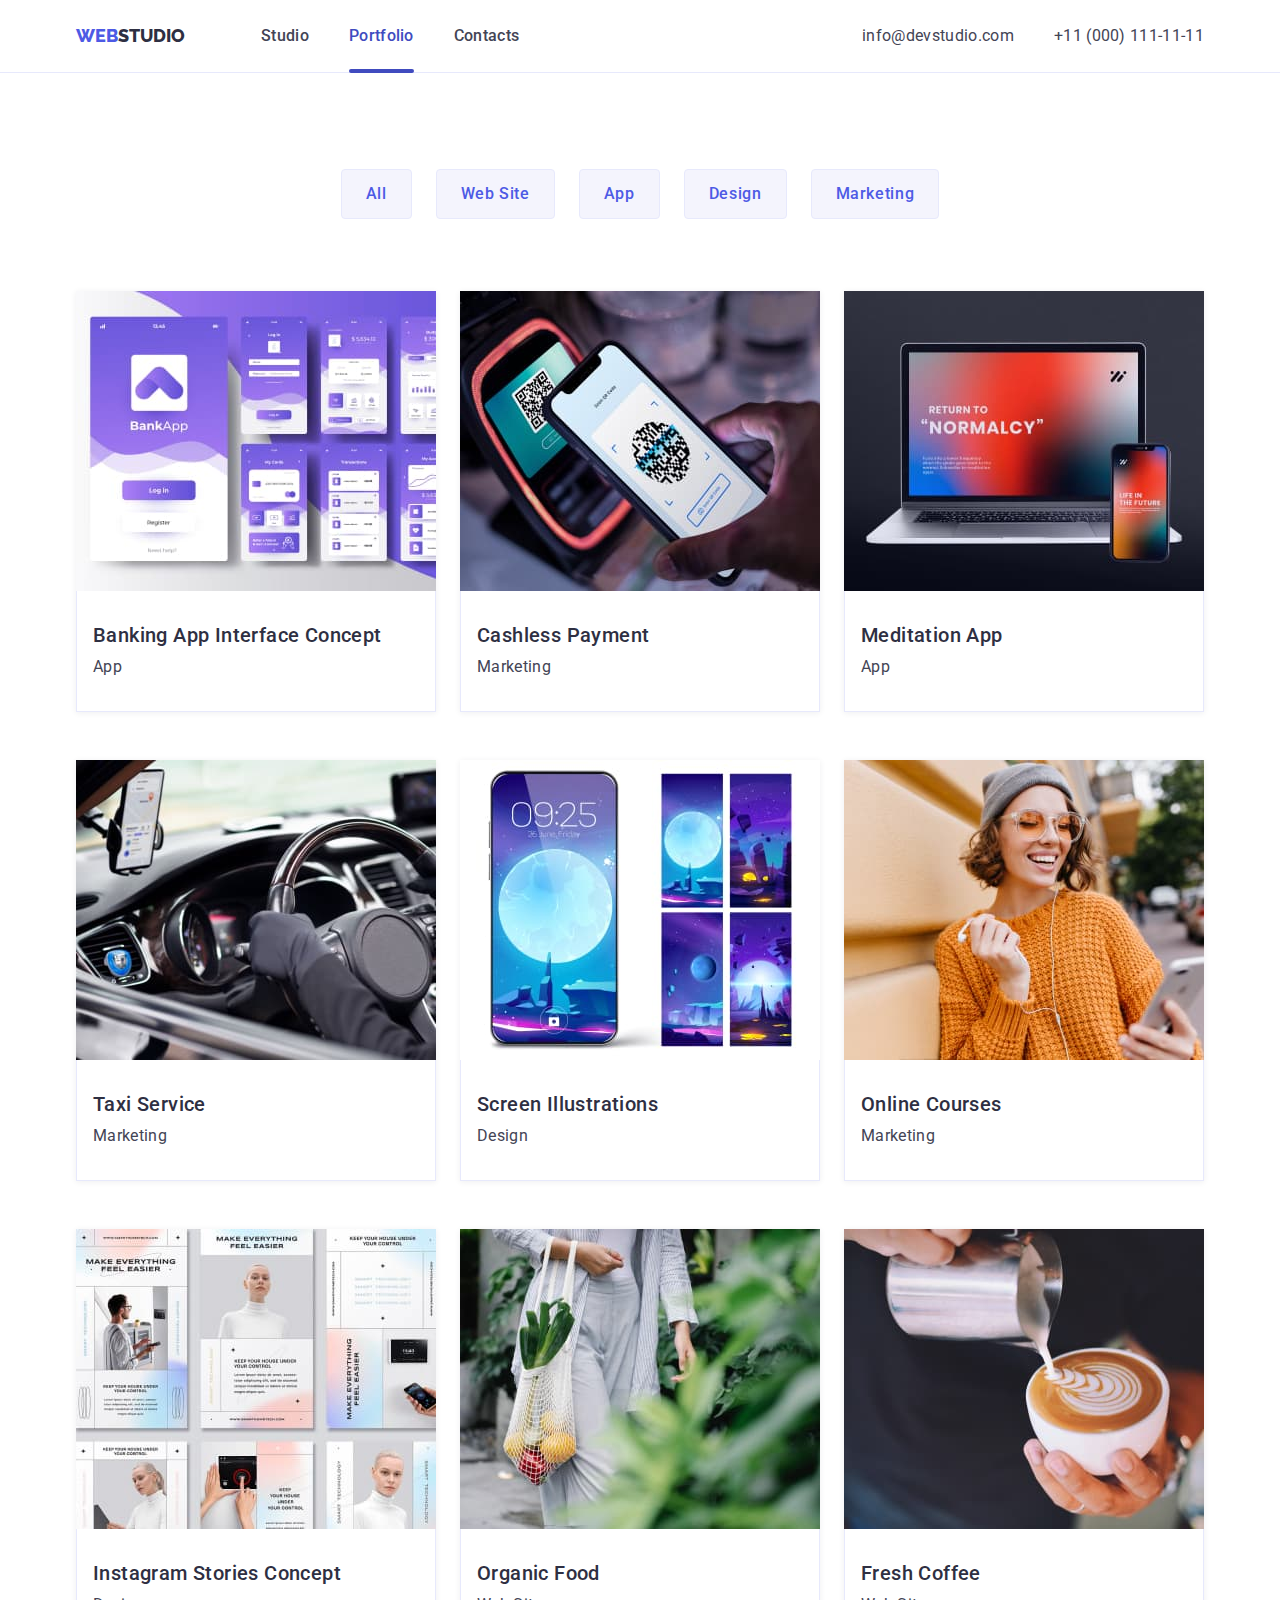
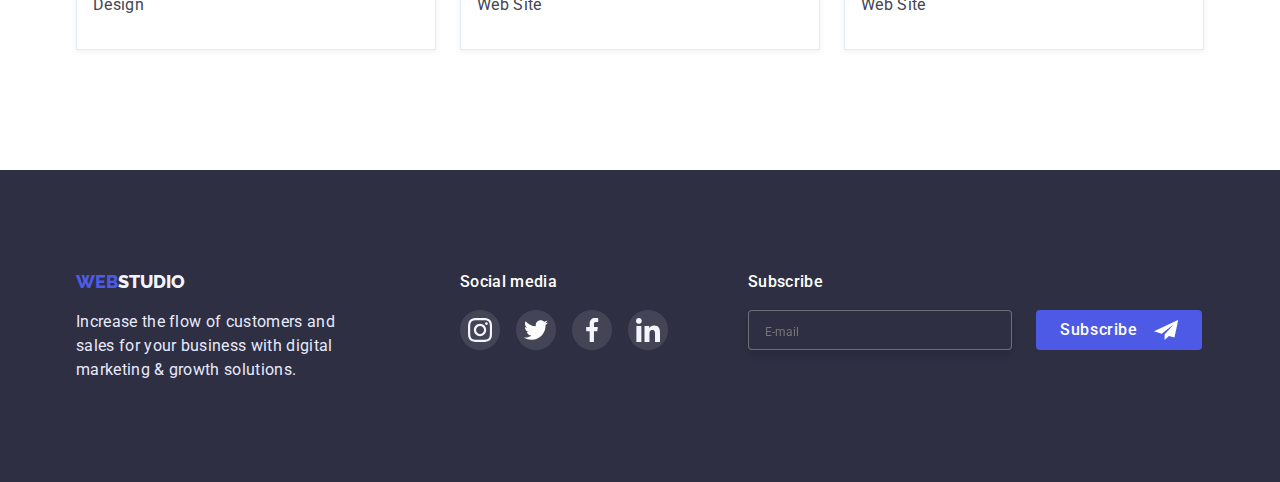
==== portfolio.html @ 4c24b31f "Initial commit" ====
<!DOCTYPE html>
<html lang="en">
<head>
    <meta charset="UTF-8">
    <meta http-equiv="X-UA-Compatible" content="IE=edge">
    <meta name="viewport" content="width=device-width, initial-scale=1.0">
    <title>Portfolio</title>
    <link rel="preconnect" href="https://fonts.googleapis.com"><link rel="preconnect" href="https://fonts.gstatic.com" crossorigin><link href="https://fonts.googleapis.com/css2?family=Raleway:wght@800&family=Roboto:wght@400;500;700&display=swap" rel="stylesheet">
    <link rel="stylesheet" href="https://cdnjs.cloudflare.com/ajax/libs/modern-normalize/1.1.0/modern-normalize.css">
    <link rel="stylesheet" href="./css/style.css"> 
</head>
<body>
         <!-- Head -->
         <header class="header">
            <div class="header_container container">
                <nav class="header_container navigation">
                    <a class="logo" href="index.html"><span class="web">WEB</span><span class="studio">STUDIO</span></a>
                    <ul class="menu-list">
                        <li><a class="menu-link " href="index.html">Studio</a></li>
                        <li><a class=" menu-link current " href="portfolio.html"  >Portfolio</a></li>
                        <li><a class="menu-link" href="index.html">Contacts</a></li>
                    </ul>
                </nav>
                <ul class="contacts header_container">
                   <li><a class="mail" href="mailto:info@devstudio.com">info@devstudio.com</a></li>  
                   <li><a class="phone-number" href="tel:+110001111111">+11 (000) 111-11-11</a></li>
            </ul>
            </div>
        </header>
        <main>
             <!-- Section -->
             <section class="section-portfolio">
            <div class="container">
                <!-- Button -->
                <ul class="ul-button">
                    <li>
                        <button class="button-portfolio" type="button">All</button>
                    </li>
                    <li>
                        <button class="button-portfolio " type="button">Web Site</button>
                    </li>
                    <li>
                        <button class="button-portfolio" type="button">App</button>
                    </li>
                    <li>
                        <button class="button-portfolio" type="button">Design</button>
                    </li>
                    <li>
                        <button class="button-portfolio" type="button">Marketing</button>
                    </li>
                </ul>
           
                    <h1 class="visually-hidden">Portfolio</h1>
                <ul class="portfolio-list">
                    <li class="portfolio-item">
                        <a class="portfolio-link" href="">
                            <div class="box">
                                <img class="decorative" src="img-portfolio/img.jpg" alt="Banking App" width="360" height="300">
                                <div class="overlay">
                                    <div class="overlay-size">
                                        <p class="portfolio-list-p">14 Stylish and User-Friendly App Design Concepts · Task Manager App · Calorie Tracker App · Exotic Fruit Ecommerce App · Cloud Storage App</p>     
                                    </div>
                                   
                                  </div>
                            </div>
                            
                            <div class="work-content">
                                <h3 class="name-person">Banking App Interface Concept</h3>
                                    <p class="work-p" >App</p>
                            </div>    
                        </a>
                    </li>
                    <li class="portfolio-item">
                        <a class="portfolio-link" href="">
                            <div class="box">
                            <img src="img-portfolio/img1.jpg" alt="Cashless Payment" width="360" height="300">
                            <div class="overlay">
                                <div class="overlay-size">
                                    <p class="portfolio-list-p">14 Stylish and User-Friendly App Design Concepts · Task Manager App · Calorie Tracker App · Exotic Fruit Ecommerce App · Cloud Storage App</p>     
                                </div>
                               
                              </div>
                        </div>
                            <div class="work-content">
                                <h3 class="name-person">Cashless Payment</h3>
                                    <p class="work-p" >Marketing</p>
                                </div>    
                        </a>   
                    </li>
                    <li class="portfolio-item" >
                        <a class="portfolio-link" href="">
                            <div class="box">
                            <img src="img-portfolio/img2.jpg" alt="Meditation App" width="360" height="300">
                            <div class="overlay">
                                <div class="overlay-size">
                                    <p class="portfolio-list-p">14 Stylish and User-Friendly App Design Concepts · Task Manager App · Calorie Tracker App · Exotic Fruit Ecommerce App · Cloud Storage App</p>     
                                </div>
                               
                              </div>
                        </div>
                            <div class="work-content">
                                <h3 class="name-person">Meditation App</h3>
                                    <p class="work-p" >App</p>
                                </div>
                        </a>
                    </li>
                    <li class="portfolio-item">
                        <a class="portfolio-link" href="">
                            <div class="box">
                            <img src="img-portfolio/img3.jpg" alt="Taxi Service" width="360" height="300">
                            <div class="overlay">
                                <div class="overlay-size">
                                    <p class="portfolio-list-p">14 Stylish and User-Friendly App Design Concepts · Task Manager App · Calorie Tracker App · Exotic Fruit Ecommerce App · Cloud Storage App</p>     
                                </div>
                               
                              </div>
                        </div>
                            <div class="work-content">
                                <h3 class="name-person">Taxi Service</h3>
                                    <p class="work-p" >Marketing</p>
                                </div>
                        </a> 
                    </li>
                    <li class="portfolio-item">
                        <a class="portfolio-link" href="">
                            <div class="box">
                            <img src="img-portfolio/img4.jpg" alt="Screen" width="360" height="300">
                            
                            <div class="overlay">
                                <div class="overlay-size">
                                    <p class="portfolio-list-p">14 Stylish and User-Friendly App Design Concepts · Task Manager App · Calorie Tracker App · Exotic Fruit Ecommerce App · Cloud Storage App</p>     
                                </div>
                               
                              </div>
                        </div>
                        <div class="work-content">
                                <h3 class="name-person">Screen Illustrations</h3>
                                    <p class="work-p" >Design</p>
                                </div>
                        </a>
                    </li>
                    <li class="portfolio-item">
                        <a class="portfolio-link" href="">
                            <div class="box">
                            <img src="img-portfolio/img5.jpg" alt="Online Courses" width="360" height="300">
                            <div class="overlay">
                                <div class="overlay-size">
                                    <p class="portfolio-list-p">14 Stylish and User-Friendly App Design Concepts · Task Manager App · Calorie Tracker App · Exotic Fruit Ecommerce App · Cloud Storage App</p>     
                                </div>
                               
                              </div>
                        </div>
                            <div class="work-content">
                                <h3 class="name-person">Online Courses</h3>
                                    <p class="work-p" >Marketing</p>
                                </div>
                        </a>
                    </li>
                    <li class="portfolio-item">
                        <a class="portfolio-link" href="">
                            <div class="box">
                            <img src="img-portfolio/img6.jpg" alt="Instagram Stories" width="360" height="300">
                            <div class="overlay">
                                <div class="overlay-size">
                                    <p class="portfolio-list-p">14 Stylish and User-Friendly App Design Concepts · Task Manager App · Calorie Tracker App · Exotic Fruit Ecommerce App · Cloud Storage App</p>     
                                </div>
                               
                              </div>
                        </div>
                            <div class="work-content">
                                <h3 class="name-person">Instagram Stories Concept</h3>
                                    <p class="work-p" >Design</p>
                                </div>
                        </a>
                    </li>
                    <li class="portfolio-item">
                        <a class="portfolio-link" href="">
                            <div class="box">
                            <img src="img-portfolio/img7.jpg" alt="Organic Food" width="360" height="300">
                            <div class="overlay">
                                <div class="overlay-size">
                                    <p class="portfolio-list-p">14 Stylish and User-Friendly App Design Concepts · Task Manager App · Calorie Tracker App · Exotic Fruit Ecommerce App · Cloud Storage App</p>     
                                </div>
                               
                              </div>
                        </div>
                            <div class="work-content">
                                <h3 class="name-person">Organic Food</h3>
                                    <p class="work-p" >Web Site</p>
                                </div> 
                        </a>   
                    </li>
                    <li class="portfolio-item">
                        <a class="portfolio-link" href="">
                            <div class="box">
                            <img src="img-portfolio/img8.jpg" alt="Fresh Coffee" width="360" height="300">
                            <div class="overlay">
                                <div class="overlay-size">
                                    <p class="portfolio-list-p">14 Stylish and User-Friendly App Design Concepts · Task Manager App · Calorie Tracker App · Exotic Fruit Ecommerce App · Cloud Storage App</p>     
                                </div>
                               
                              </div>
                        </div>
                            <div class="work-content">
                                <h3 class="name-person">Fresh Coffee</h3>
                                    <p class="work-p" >Web Site</p>
                                </div>
                        </a>
                         
                    </li>
                    </ul>
            </div>
            </section>
        </main>
<!-- Footer -->
<footer class="footer">    
    <!-- logo -->
    <div class="container full-div">
        <div class=" footer-first-div">
            <a class="footer-logo" href="index.html"><span class="web">WEB</span><span class="studio-footer">STUDIO</span></a>
       
        <p class="footer-description">Increase the flow of customers and sales for your business with digital marketing & growth solutions.</p>
        </div>
        <div class=" footer-second-div">
            <p class="footer-link-all">Social media</p>
            <ul class="social-footer">
                <li class="social-li-footer">
                    <a class="footer-link-social" href="https://www.instagram.com/" target="_blank" rel="noopener noreferrer">
                        <svg class="size-svg-footer" width="16px" height="16px">
                            <use class="social-network-footer" href="./img/symbol-defs.svg#icon-instagram-2">
                            </use>
                        </svg>
                    </a>
                </li>
                <li class="social-li-footer">
                    <a class="footer-link-social" href="https://twitter.com/" target="_blank" rel="noopener noreferrer">
                        <svg class="size-svg-footer"  width="16px" height="16px" >
                            <use class="social-network-footer" href="./img/symbol-defs.svg#icon-twitter-1">
                            </use>
                        </svg>
                    </a>
                </li>
                <li class="social-li-footer">
                    <a class="footer-link-social" href="https://www.facebook.com/" target="_blank" rel="noopener noreferrer">
                        <svg class="size-svg-footer"  width="16px" height="16px" >
                            <use class="social-network-footer" href="./img/symbol-defs.svg#icon-facebook-1">
                            </use>
                        </svg>
                    </a>
                </li>
                <li class="social-li-footer">
                    <a class="footer-link-social" href="https://www.linkedin.com/" target="_blank" rel="noopener noreferrer">
                        <svg class="size-svg-footer">
                            <use class="social-network-footer" href="./img/symbol-defs.svg#icon-linkedin-1">
                            </use>
                        </svg>
                    </a>
                </li>
            </ul>
        </div>
        <div>
            <p class="footer-link-all">  Subscribe</p>
            <form class="form-footer">
                <div class="footer-form-field">
                    <label for="user_email"></label>
                <input class="form-input-footer" type="email" name="email" placeholder="E-mail" id="user_email" />
                </div>
                <div>
                    <button class="subscribe" type="submit">Subscribe
                        <svg class="" width="24px" height="24px">
                            <use class="" href="./img/symbol-defs.svg#icon-icon-send"></use>
                        </svg>
                    </button>
                    
                </div>
            </form>
        </div>
    </div>
</footer>
<script src="./js/modal.js"></script>
</body>

</html>
---- css/style.css ----
:root{
/* Font */

/* Text colors */
--main-txt-clr: #2E2F42;

--primari-brand-clr: #4D5AE5;

--pressed-state-clr: #404BBF;

--minor-text-clr: #434455;

--subtle-text-clr: #8E8F99;
 
--accent-clr: #E7E9FC;

--light-clr: #F4F4FD;

--success-clr: #31D0AA;

--success-clr-75: rgba(49, 208, 170, 0.75);

--success-clr-50: rgba(49, 208, 170, 0.5);
--success-clr-10: rgba(49, 208, 170, 0.1);


/* Background colors */ 
--hero-background-clr:#2E2F42;
--body-background-clr:#FFFFFF;
}
.link{
    color: var(--main-txt-clr);
}
.link:active{
    color: var(--primari-brand-clr);
}
h1,
h2,
h3,
h4,
h5,
h6,
p{
    margin: 0px;
}
img{
    display: block; 
    min-width: 100%;
    height: auto;
}
ul{
    list-style: none;
    margin: 0px;   
    padding: 0px;
}
a{
    text-decoration: none;
}
.container{
    width: 1158px;
    padding: 0 15px;
    margin: 0 auto;
}
.section{
    padding-top: 120px;
}
body{
   background-color: var(--body-background-clr);
   font-family: 'Roboto',sans-serif;
 
}
.header{
    border-bottom: 1px solid var(--accent-clr);

    
    
    
}
.header_container{
    display: flex;
    align-items: center;

}
/* logo */
.web{
    font-family: 'Raleway',sans-serif;
font-style: normal;
font-weight: 800;
font-size: 18px;
line-height: 1.33;
color: #4D5AE5;


}
.studio{
    font-family: 'Raleway',sans-serif;
font-style: normal;
font-weight: 800;
font-size: 18px;
line-height: 1.33;

color: #2E2F42;

}
.logo{
    margin-right: 76px;
    display: block;
    
}
/* nav */
.menu-list{
    display: flex;
    padding-top: 24px;
    padding-bottom: 24px;
    padding-left: 0px;
    gap: 40px;
}
.contacts{
    display: flex;
    gap: 40px;
    margin-left: auto;
}
.menu-link{
position: relative;
padding-top: 24px;
padding-bottom: 28px;
font-weight: 500;
font-size: 16px;
line-height: 1.5;
letter-spacing: 0.02em;
color: var(--minor-text-clr);
transition-property: color;
    transition-duration: 250ms;
    transition-timing-function: cubic-bezier(0.4, 0, 0.2, 1);
}
.menu-link:active{
color: var(--primari-brand-clr);
}
.menu-link:hover{
    color: var(--primari-brand-clr);
    
}
.menu-link:focus{
    color: var(--primari-brand-clr);
}
.menu-link.current::after{
    content: '' ;

    position: absolute;
    left: 0;
    bottom: 0;
    display: block;
    width: 100%;
    height: 4px;
    background-color: var(--pressed-state-clr);
    border-radius: 2px;

}
.current{
    color: var(--pressed-state-clr);
}
/* contacts */
.mail{
font-weight: 400;
font-size: 16px;
line-height: 1.5;
letter-spacing: 0.02em;
color: #434455;
transition-property: color;
    transition-duration: 250ms;
    transition-timing-function: cubic-bezier(0.4, 0, 0.2, 1);
}
.mail:hover{
color: var(--primari-brand-clr);

}
.mail:focus{
    color: var(--primari-brand-clr);
}
.mail:active{
    color: var(--primari-brand-clr);
}
.phone-number{
font-weight: 400;
font-size: 16px;
line-height: 1.5;
letter-spacing: 0.02em;
color: #434455;
width: 151px;
height: 24px;
left: 1133px;
top: 24px;
transition-property: color;
    transition-duration: 250ms;
    transition-timing-function: cubic-bezier(0.4, 0, 0.2, 1);
}
.phone-number:hover{
    color: var(--primari-brand-clr);
    
}
.phone-number:focus{
    color: var(--primari-brand-clr);
}
.phone-number:active{
    color: var(--primari-brand-clr);
}
/* section1 */
.hero{
    background:var(--hero-background-clr);
    text-align: center;
    padding: 188px 0;
    margin-left: auto;
    margin-right: auto;
    height: 600px;
    max-width: 1440px;
    background-image:linear-gradient(to right,
        rgba(46,47,66,0.7),
        rgba(46,47,66,0.7) 
    ),
    url("../img/people-office.jpg");
    
    background-position:center;
    background-repeat: no-repeat;
    background-size: cover;
}
.hero-h1{
    font-weight: 700;
    font-size: 56px;
    line-height: 1.07;
    letter-spacing: 0.02em;
    color:var(--body-background-clr);
    margin: 0px auto;
    margin-bottom: 48px;
    width: 498px;
}
/* button */
.button{
    font-family: inherit;
background-color: #4D5AE5;
cursor: pointer;
color: #FFFFFF;
font-weight: 500;
font-size: 16px;
line-height: 1.5;
letter-spacing: 0.04em;
border: none;
border-radius: 4px;
padding: 16px 32px;
transition-property: background-color;
    transition-duration: 250ms;
    transition-timing-function: cubic-bezier(0.4, 0, 0.2, 1);
}
.button:hover{
    background-color: #404BBF;
}
.button:focus{
    background-color: #404BBF;
}
.backdrop{
    position: fixed;
    top: 0; 
    left: 0;
    width: 100%;
    height: 100%;
    background-color: rgba(46, 47, 66, 0.4);
    opacity: 1;
    transition: opacity 250ms cubic-bezier(0.4, 0, 0.2 , 1 );
}
.backdrop.is-hidden{
    opacity: 0;
    pointer-events: none;
}
/* modal */
.modal{
    position: absolute;
    left: 50%;
    top: 50%;
    transform: translate(-50%,-50%)  ;
    padding: 72px 24px 24px;
    
    min-width: 408px;
    min-height: 576px;
    
    background-color:#FCFCFC ;
    box-shadow: 0px 1px 1px rgba(0, 0, 0, 0.14), 0px 1px 3px rgba(0, 0, 0, 0.12), 0px 2px 1px rgba(0, 0, 0, 0.2);
border-radius: 4px;
}
.modal-title{
    display: block;
    font-weight: 500;
font-size: 16px;
line-height: 1.5;
text-align: center;
letter-spacing: 0.02em;
color: #2E2F42;
margin-bottom: 16px;
text-align: center;
}

.form-field {position: relative;
    margin-bottom: 8px;
    text-align: left;
}
.form-label {
    display: block;
    margin-bottom: 4px;
    font-weight: 400;
font-size: 12px;
line-height: 1.333;
letter-spacing: 0.04em;
color: #8E8F99;
}
.svg-form{
    position: absolute;
    left: 4.44%;
right: 89.44%;
top: 44.83%;
bottom: 13.79%;

pointer-events: none;
}
.form-input {
    position: relative;
    display: block;
    width: 100%;
    padding-left: 38px;
    height: 40px;
    border: 1px solid rgba(33, 33, 33, 0.2);
border-radius: 4px;
transition-property: border-color;
    transition-duration: 250ms;
    transition-timing-function: cubic-bezier(0.4, 0, 0.2, 1);
    outline: none;
}
.form-input:hover,
.for-message:hover
{
    border-color: var(--primari-brand-clr);
    
}
.form-input:focus,
.for-message:focus
{
    border-color: var(--primari-brand-clr);
    
}
.svg-form{
    display: block;
    fill: var(--main-txt-clr);
    transition-property: fill;
    transition-duration: 250ms;
    transition-timing-function: cubic-bezier(0.4, 0, 0.2, 1);
}
.form-input:hover ~ .svg-form,
.form-input:focus ~ .svg-form
{
   fill: var(--primari-brand-clr);
}
.for-message{
    display: block;
    width: 100%;
    height: 120px;
    border: 1px solid rgba(33, 33, 33, 0.2);
    border-radius: 4px;
    transition-property: border-color;
        transition-duration: 250ms;
        transition-timing-function: cubic-bezier(0.4, 0, 0.2, 1);
    resize: none;
    outline: none;
    }
    
    .order-form-agree{
        display: flex;
        align-items: center;
        
        gap: 8px;
    }
    .order-form-checkbox{
        appearance: none;
        width: 16px;
        height: 16px;
        border: 1.25px solid var(--hero-background-clr);
border-radius: 2px;
background-image: url("data:image/svg+xml,%3Csvg xmlns='http://www.w3.org/2000/svg' viewBox='0 0 512 512'%3E%3C!--! Font Awesome Pro 6.3.0 by @fontawesome - https://fontawesome.com License - https://fontawesome.com/license (Commercial License) Copyright 2023 Fonticons, Inc. --%3E%3Cpath d='M470.6 105.4c12.5 12.5 12.5 32.8 0 45.3l-256 256c-12.5 12.5-32.8 12.5-45.3 0l-128-128c-12.5-12.5-12.5-32.8 0-45.3s32.8-12.5 45.3 0L192 338.7 425.4 105.4c12.5-12.5 32.8-12.5 45.3 0z' fill='%23fff'/%3E%3C/svg%3E");
background-repeat: no-repeat;
background-position: center;
background-size: 10px;
transition-property: background-color,border-color;
transition-duration: 250ms;
transition-timing-function: cubic-bezier(0.4, 0, 0.2, 1);
}
.order-form-checkbox:checked{
   background-color: var(--pressed-state-clr);
   border-color: var(--pressed-state-clr);
}
.order-form-desc{
font-weight: 400;
font-size: 12px;
line-height: 1.33;
letter-spacing: 0.04em;
color: #757575;
}
.order-form-link{
    color: var(--primari-brand-clr);
   text-decoration: underline;
   text-underline-offset:2px;
}
.button-send{

min-width: 169px;

font-family: inherit;
background-color: #4D5AE5;
cursor: pointer;
color: #FFFFFF;
font-weight: 500;
font-size: 16px;
line-height: 1.5;
letter-spacing: 0.04em;
border: none;
border-radius: 4px;
padding: 16px 32px;
margin: 0 auto;
margin-top: 24px;
transition-property: background-color;
    transition-duration: 250ms;
    transition-timing-function: cubic-bezier(0.4, 0, 0.2, 1);
    }
    .button-send:hover{
        background-color: var(--pressed-state-clr);
    }
.button-hero{
    display: flex;
    justify-content: center;
    align-items: center;
    color:#000;
    background-color: #E7E9FC;
border: 1px solid rgba(0, 0, 0, 0.1);
border-radius: 50%;
cursor: pointer;

position: absolute;
width: 24px;
height: 24px;
right: 24px;
top: 24px;

transition-property: background-color,color;
    transition-duration: 250ms;
    transition-timing-function: cubic-bezier(0.4, 0, 0.2, 1);

}

.button-hero:hover{
    background-color: var(--pressed-state-clr);
    color: #FFFFFF;
}
.button-hero:focus{
    background-color: var(--pressed-state-clr);
    color: #FFFFFF;
}
.svg-hero{
    position: absolute;

}
.close{
    fill:currentColor;
transition-property: fill;
transition-duration: 250ms;
transition-timing-function: cubic-bezier(0.4, 0, 0.2, 1);}
.close:hover{
   
    fill: white;
}

/* section2 */
.ul-container{
    display: flex;
    gap: 24px;
}
.post{
    padding-top: 120px;
}
.post-li{
    gap: 10px;
    width: 264px;
}
.post-background{
    display: flex;
    align-items: center;
    justify-content: center;
    height: 112px;
    border-radius: 4px;
    background-color: var(--light-clr);
    margin-bottom: 8px;
}
.post-name{
    font-weight: 500;
    font-size: 20px;
    line-height: 1.2;
    letter-spacing: 0.02em;
    color: #2E2F42;
    margin-top: 0px;
    margin-bottom: 0px;
}
.post-desription{
    font-weight: 400;
    font-size: 16px;
    line-height: 1.5;    
    letter-spacing: 0.02em; 
    color: #434455;
    margin-top: 8px;
    margin-bottom: 0px;
}
/* what are we doing */
.we-doing{
    padding-bottom: 120px;
}
.title{
font-weight: 700;
font-size: 36px;
line-height: 1.11;
letter-spacing: 0.02em;
text-transform: capitalize;
color: #2E2F42;
text-align: center;
margin-bottom: 72px;
}
.title-ul{
    display: flex;
}
.title-li{
  width: 360px;
  height: 300px;
  margin-right: 24px;
}
.title-li:last-child{
    margin-right: 0;
}
/* our team */
.section-our-team{
    background-color: var(--light-clr);
    pad: 0px;
    padding-bottom: 120px;
}
.list-card{
    background-color: var(--body-background-clr);
    margin-right: 24px;
    box-shadow: 0px 1px 6px rgba(46, 47, 66, 0.08), 0px 1px 1px rgba(46, 47, 66, 0.16), 0px 2px 1px rgba(46, 47, 66, 0.08);
    border-radius: 0px 0px 4px 4px;
    
}
.list-card:last-child{
    margin-right: 0px;
}
.list-ul{
    display: flex;
    text-align: center;
    padding: 0px;
    margin: 0px;
    

}
.personnal{
font-weight: 700;
font-size: 36px;
line-height: 1.11;
letter-spacing: 0.02em;
text-transform: capitalize;
text-align: center;
color: #2E2F42;
margin: 0px;
margin-bottom: 72px;
}
.name-person{
font-weight: 500;
font-size: 20px;
line-height: 1.2;
letter-spacing: 0.02em;
color: #2E2F42;
margin: 0px 0px 8px 0px;
}
.card-content{
    padding-top: 32px;
    
    padding-bottom:32px;
    
}
.work{
    font-weight: 400;
font-size: 16px;
line-height: 24px;
text-align: center;
letter-spacing: 0.02em;
    margin-bottom: 8px;
}
    .social-network{
        fill: #ffffff;
        margin: 12px;


    
    }
    .social{
        display: flex;
        justify-content: center;
        gap: 24px;
        margin-left: 16px;
        margin-right: 16px;
        
    }
    .social-li{
        
        width: 40px;
        height: 40px;
        
    }
    .link-social:hover{
        background-color: var(--pressed-state-clr);
    }
    .link-social:focus{
        background-color: var(--pressed-state-clr);
    }

    .size-svg{
        width: 16px;
        height: 16px;
        
        
    }
    .link-social{
        display: flex;
        align-items: center;
        justify-content: center;
        background-color:var(--primari-brand-clr);
        border-radius: 50%;
        width: 100%;
        height: 100%;

        transition-property: background-color;
    transition-duration: 250ms;
    transition-timing-function: cubic-bezier(0.4, 0, 0.2, 1);

    }
/* Customers */
.business{
    width: 168px;
    height: 88px;
    

}
.customers{
    padding-top: 130px;
    padding-bottom: 120px;
}
.customers-title{
font-weight: 700;
font-size: 36px;
line-height: 40px;
text-align: center;
letter-spacing: 0.02em;
margin-bottom: 72px;
}
.business-list{
    display: flex;
    gap: 24px;
    
}
.business-link{
    display: flex;
    justify-content: center;
    align-items: center;
    border: 1px solid currentColor;
    border-radius: 4px;
    color: var(--subtle-text-clr);
    width: 100%;
    height: 100%;
    cursor: pointer;

    transition-property: color;
    transition-duration: 250ms;
    transition-timing-function: cubic-bezier(0.4, 0, 0.2, 1);
    
}
.business-link:hover,
.business-link:focus{
    color: var(--pressed-state-clr);
}
.customers-svg{
    fill: currentColor;
}
/* footer */

.footer-description{
    max-width: 264px;
font-weight: 400;
font-size: 16px;
line-height: 1.5;
letter-spacing: 0.02em;
color:var(--accent-clr);
margin-top: 16px
}
.footer{
background: #2E2F42;
padding: 100px 0;
margin-right: auto; 
margin-left: auto;


}
.studio-footer{
    color: #F4F4FD;
    font-family: 'Raleway',sans-serif;
font-style: normal;
font-weight: 800;
font-size: 18px;
line-height: 1.16;
}
.footer-link-all{
font-weight: 500;
font-size: 16px;
line-height: 24px;
letter-spacing: 0.02em;
color:var(--body-background-clr);
margin-bottom: 16px;
}
.social-network-footer{
    fill: #ffffff;
}
.size-svg-footer{
    width: 24px;
        height: 24px;
}
.social-li-footer{
        border-radius: 50%;
        width: 40px;
        height: 40px;
        
}
.footer-link-social:hover{
    background-color:var(--success-clr);
}
.footer-link-social:focus{
    background-color:var(--success-clr);
}
.social-footer{
    display: flex;
        gap: 16px;
}
.footer-first-div{
   margin-right: 120px;
}
.footer-second-div{ 
    margin-right: 80px;
}
.full-div{
    display: flex;
}
.footer-link-social{
    display: flex;
    align-items: center;
    justify-content: center;
    width: 100%;
    height: 100%;

    border-radius: 50%;
    background-image:linear-gradient(to right,
    rgba(255, 255, 255, 0.1),
     rgba(255, 255, 255, 0.1) 
);
transition-property: background-color;
transition-duration: 250ms;
transition-timing-function: cubic-bezier(0.4, 0, 0.2, 1);
}
.form-footer{
    display: flex;
    align-items: center;
    gap: 24px;
}
.footer-form-field input{
    width: 264px;
height: 40px;
padding-top: 8px;
padding-bottom: 8px;
padding-left: 16px;
color: #ffffff;
}
.footer-form-field input::placeholder{
    font-weight: 400;
    font-size: 12px;
    line-height: 2;
}
.form-input-footer{
    border: 1px solid rgba(255, 255, 255, 0.3);
filter: drop-shadow(0px 4px 4px rgba(0, 0, 0, 0.15));
border-radius: 4px;
background-color:var(--hero-background-clr);
}
.subscribe{
    font-family: inherit;
    background-color: #4D5AE5;
    cursor: pointer;
    color: #FFFFFF;
    font-weight: 500;
    font-size: 16px;
    line-height: 1.5;
    letter-spacing: 0.04em;
    border: none;
    border-radius: 4px;
   
    display: flex;
flex-direction: row;
justify-content: center;
align-items: center;
padding: 8px 24px;
gap: 16px;
    transition-property: background-color;
        transition-duration: 250ms;
        transition-timing-function: cubic-bezier(0.4, 0, 0.2, 1);
    }
.subscribe:hover,
.subscribe:focus{
    background-color: #404BBF;
}
/* -------------------------------- */
/* -------------------------------- */
/* -------------------------------- */
/* -------------------------------- */
/* portfolio.html */
.section-portfolio{
    padding-top: 96px;
    padding-bottom: 120px;
}
.ul-button{
    display: flex;
    gap: 24px;
    justify-content: center;
    margin-bottom: 72px;
}
.button-portfolio{
    background-color: #F4F4FD;
    font-family: 'Roboto',sans-serif;
    cursor: pointer;
font-weight: 500;
font-size: 16px;
line-height: 1.5;
letter-spacing: 0.04em;
color:var(--primari-brand-clr);
padding: 12px 24px;
border: 1px solid var(--accent-clr);
border-radius: 4px;

transition-property: background-color,color,box-shadow;
    transition-duration: 250ms;
    transition-timing-function: cubic-bezier(0.4, 0, 0.2, 1);
}
.button-portfolio:hover{
    background-color: #4D5AE5;
    color: var(--body-background-clr);
    box-shadow: 0px 3px 1px rgba(0, 0, 0, 0.1), 0px 2px 1px rgba(0, 0, 0, 0.08), 0px 2px 2px rgba(0, 0, 0, 0.12);
}
.button-portfolio:focus{
    background-color: #4D5AE5;
    color: var(--body-background-clr);
    box-shadow: 0px 3px 1px rgba(0, 0, 0, 0.1), 0px 2px 1px rgba(0, 0, 0, 0.08), 0px 2px 2px rgba(0, 0, 0, 0.12);
}
.visually-hidden {
    position: absolute;
    width: 1px;
    height: 1px;
    margin: -1px;
    border: 0;
    padding: 0;
    
    white-space: nowrap;
    clip-path: inset(100%);
    clip: rect(0 0 0 0);
    overflow: hidden;
  }
/* list */
.portfolio-list{
    display: flex;
    flex-wrap: wrap;
}
.box{
    position: relative;
    overflow: hidden;
    
}
.portfolio-link:hover .overlay {
    transform: translatey(0);
    background-blend-mode: soft-light;
    mix-blend-mode: normal;
  }
  .portfolio-link:focus .overlay {
    transform: translatey(0);
    background-blend-mode: soft-light;
    mix-blend-mode: normal;
  }
.overlay {
    position: absolute;
    top: 0;
    left: 0;
    width: 100%;
    height: 100%;
    background-color:var(--primari-brand-clr);
  
    transform: translatey(100%);
    transition: transform 250ms cubic-bezier(0.4, 0, 0.2, 1);
  }
  .overlay-size{
    position: absolute;
width: 296px;
height: 96px;
left: 32px;
top: 40px;
  }
.work-content{
    padding-top: 32px;
    padding-bottom: 32px;
    padding-left: 16px;
    border:0.5px solid var(--accent-clr);
    border-top: 0;
    
    

    
}
.portfolio-list-p{
    font-weight: 400;
font-size: 16px;
line-height: 24px;
letter-spacing: 0.02em;
color: var(--light-clr);
}
.work-p{
    color: var(--minor-text-clr);
    font-weight: 400;
font-size: 16px;
line-height: 24px;
letter-spacing: 0.02em;
    margin: 0px;
}
.portfolio-item{
    width:360px;
    margin-right: 24px;
    margin-bottom: 48px;

    
   
   

    
}
.portfolio-item:nth-child(3){
    margin-right: 0px;
}
.portfolio-item:nth-child(6){
    margin-right: 0px;
}
.portfolio-item:nth-child(9){
    margin-right: 0px;
}
.portfolio-item:nth-last-child(-n + 3){
    margin-bottom: 0px;
}
.portfolio-link{
    display: block;
    box-shadow: 0px 1px 6px rgba(46, 47, 66, 0.08);
    transition-property: box-shadow;
    transition-duration: 250ms;
    transition-timing-function: cubic-bezier(0.4, 0, 0.2, 1);
   

    
}
.portfolio-link:hover,
.portfolio-link:focus{
    box-shadow: 0px 1px 6px rgba(46, 47, 66, 0.08), 0px 1px 1px rgba(46, 47, 66, 0.16), 0px 2px 1px rgba(46, 47, 66, 0.08);
    
}
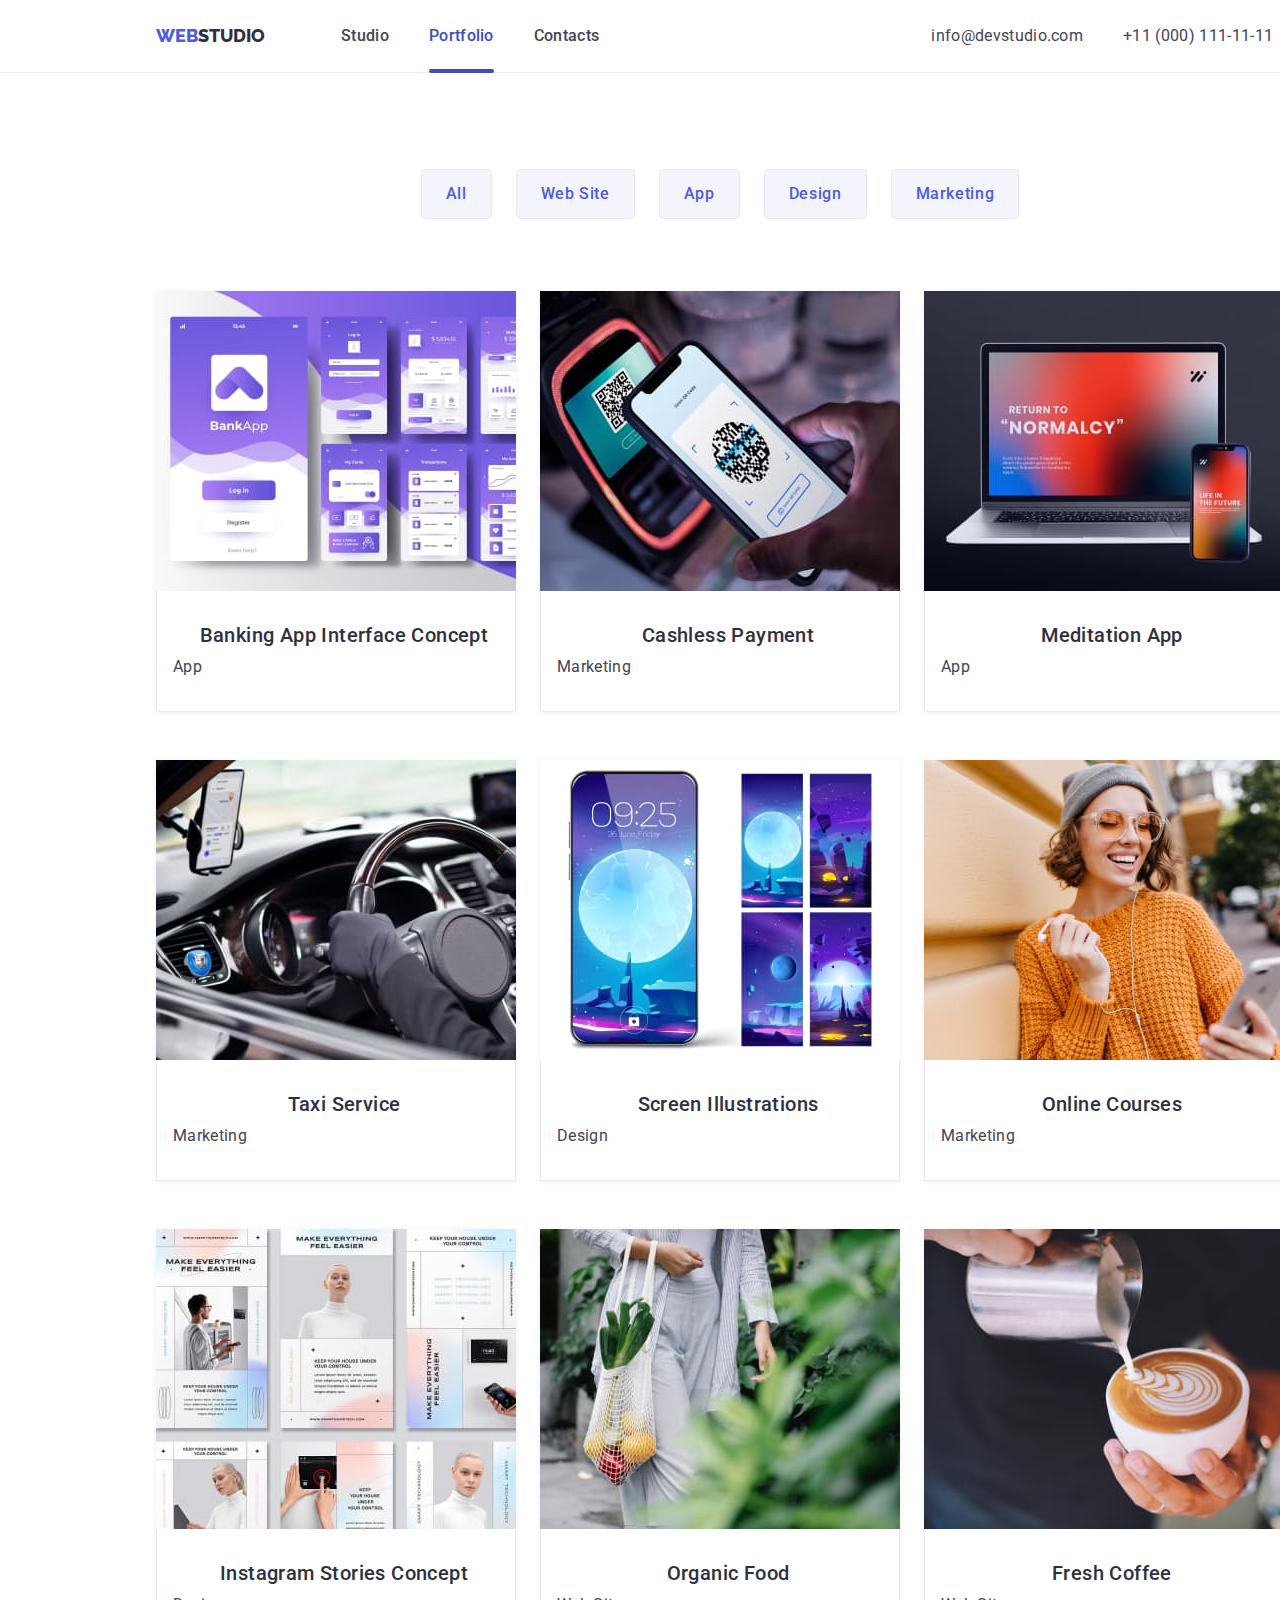
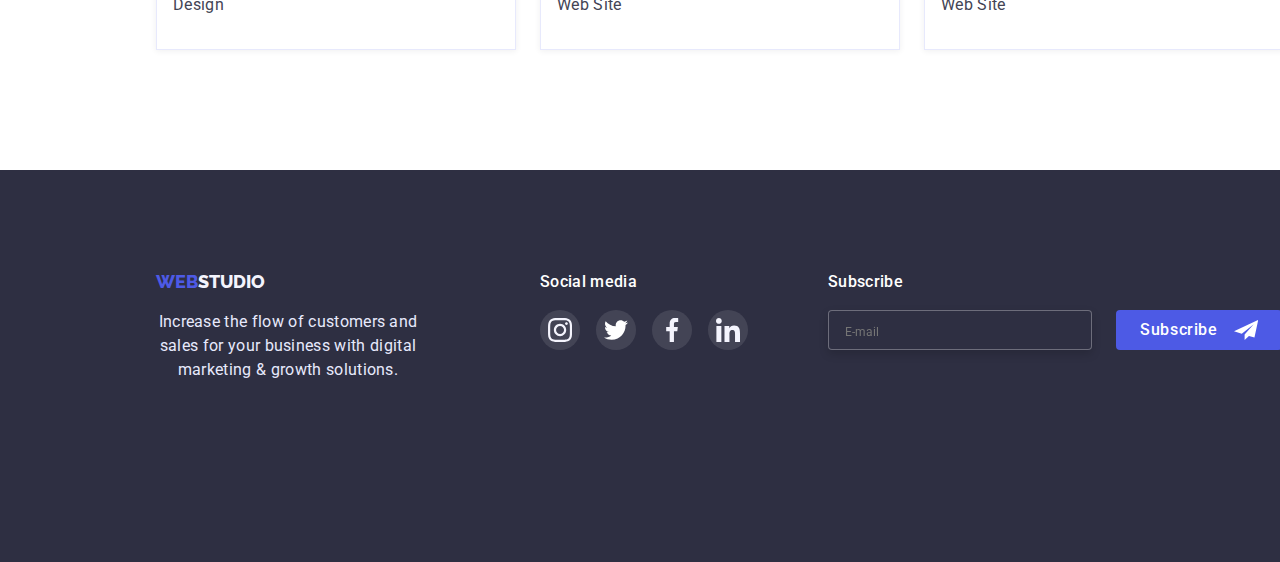
==== commit eea66873: "crying" ====
--- a/portfolio.html
+++ b/portfolio.html
@@ -8,23 +8,100 @@
     <link rel="preconnect" href="https://fonts.googleapis.com"><link rel="preconnect" href="https://fonts.gstatic.com" crossorigin><link href="https://fonts.googleapis.com/css2?family=Raleway:wght@800&family=Roboto:wght@400;500;700&display=swap" rel="stylesheet">
     <link rel="stylesheet" href="https://cdnjs.cloudflare.com/ajax/libs/modern-normalize/1.1.0/modern-normalize.css">
     <link rel="stylesheet" href="./css/style.css"> 
+    <link rel="stylesheet" href="./css/mobile-menu.css">
 </head>
 <body>
          <!-- Head -->
          <header class="header">
             <div class="header_container container">
-                <nav class="header_container navigation">
-                    <a class="logo" href="index.html"><span class="web">WEB</span><span class="studio">STUDIO</span></a>
-                    <ul class="menu-list">
-                        <li><a class="menu-link " href="index.html">Studio</a></li>
-                        <li><a class=" menu-link current " href="portfolio.html"  >Portfolio</a></li>
-                        <li><a class="menu-link" href="index.html">Contacts</a></li>
+                 <a class="logo" href="index.html"><span class="web">WEB</span><span class="studio">STUDIO</span></a>
+                 <button type="button" class="menu-button js-open-menu " >
+                    <svg  width="32" height="32" 
+                    aria-label="Mobile menu switch">
+                        <use class="icon-menu" href="./img/symbol-defs-2.svg#icon-button">
+                        </use>
+                    </svg>   
+                </button>
+                        <div class="menu-container" >
+                            <nav class="header_container navigation"></nav>
+                            <ul class="menu-list">
+                                <li><a class="menu-link " href="index.html">Studio</a></li>
+                                <li><a class="menu-link current" href="portfolio.html">Portfolio</a></li>
+                                <li><a class="menu-link" href="index.html">Contacts</a></li>
+                            </ul>
+                        </nav>
+                        
+                        <ul class="contacts header_container">
+                           <li><a class="mail" href="mailto:info@devstudio.com">info@devstudio.com</a></li>  
+                           <li><a class="phone-number" href="tel:+110001111111">+11 (000) 111-11-11 </a></li>
                     </ul>
-                </nav>
-                <ul class="contacts header_container">
-                   <li><a class="mail" href="mailto:info@devstudio.com">info@devstudio.com</a></li>  
-                   <li><a class="phone-number" href="tel:+110001111111">+11 (000) 111-11-11</a></li>
-            </ul>
+                       </div>
+                    
+                
+                   
+        
+            </div>
+            <div class="mobile-menu js-menu-container" >
+                <div class="mobile-menu-container">
+                <button class="mobile-menu_close-btn js-close-menu" >
+                    <svg class="mobile-menu_close-icon"  width="8" height="8">
+                        <use class="" href="./img/symbol-defs-2.svg#icon-close">
+                        </use>
+                    </svg>   
+                </button>
+                <div>
+                    <div class="mobile-first-div">
+                        <ul class="mobile-menu-ul">
+                            <li><a class="mobile-menu-link" href="index.html">Studio</a></li>
+                            <li><a class="mobile-menu-link" href="portfolio.html">Portfolio</a></li>
+                            <li><a class="mobile-menu-link-contacts" href="index.html">Contacts</a></li>
+                        </ul>
+                    </div>
+                   <div>
+                    <ul class="mobile-contacts">
+                        <li class="mobile-menu-li"><a class="phone-number-menu" href="tel:+110001111111">+11 (000) 111-11-11 </a></li>
+                        <li><a class="mail-menu" href="mailto:info@devstudio.com">info@devstudio.com</a></li>  
+                        
+                 </ul>
+                    <ul class="social-mobile-menu">
+                        <li class="social-li">
+                            <a class="link-social" href="https://www.instagram.com/" target="_blank" rel="noopener noreferrer">
+                            <svg class="size-svg" width="16px" height="16px">
+                                <use class="social-network" href="./img/symbol-defs.svg#icon-instagram-2">
+                                </use></svg>
+                            </a>
+                        </li>
+                        <li class="social-li">
+                            <a class="link-social" href="https://twitter.com/" target="_blank" rel="noopener noreferrer">
+                            <svg class="size-svg" width="16px" height="16px">
+                                <use class="social-network" href="./img/symbol-defs.svg#icon-twitter-1">
+                                </use>
+                            </svg>
+                        </a>
+                        </li>
+                        <li class="social-li">
+                            <a class="link-social" href="https://www.facebook.com/" target="_blank" rel="noopener noreferrer">
+                            <svg class="size-svg"  width="16px" height="16px" >
+                                <use class="social-network" href="./img/symbol-defs.svg#icon-facebook-1">
+                                </use>
+                            </svg>
+                        </a>
+                        </li>
+                        <li class="social-li">
+                            <a class="link-social" href="https://www.linkedin.com/" target="_blank" rel="noopener noreferrer">
+                            <svg class="size-svg">
+                                <use class="social-network" href="./img/symbol-defs.svg#icon-linkedin-1">
+                                </use>
+                            </svg>
+                        </a>
+                        </li>
+                    
+                    </ul>
+                   </div>
+                </div>
+                
+                
+            </div>
             </div>
         </header>
         <main>
--- a/css/style.css
+++ b/css/style.css
@@ -47,6 +47,9 @@
     display: block; 
     min-width: 100%;
     height: auto;
+
+    object-fit: cover;
+    object-position: center;
 }
 ul{
     list-style: none;
@@ -56,14 +59,36 @@
 a{
     text-decoration: none;
 }
+
 .container{
-    width: 1158px;
-    padding: 0 15px;
-    margin: 0 auto;
-}
+    /* Phone screen */
+    min-width: 320px;
+    max-width: 396px;
+    padding: 0 16px;
+    margin: 0 auto; 
+    
+}
+
+@media screen and (min-width:768px) {
+    .container{
+        max-width: 736px;
+        padding: 0 16px;
+        width: 768px;
+        margin: 0;
+    }
+}
+@media screen and (min-width:1200px) {
+.container{
+    max-width: 1128px;
+    padding: 0px;
+    width: 1200px;
+    margin: 0 156px;
+}
+}
+
 .section{
     padding-top: 120px;
-}
+header-co}
 body{
    background-color: var(--body-background-clr);
    font-family: 'Roboto',sans-serif;
@@ -79,7 +104,26 @@
 .header_container{
     display: flex;
     align-items: center;
-
+    justify-content: space-between;
+    padding-top: 24px;
+    padding-bottom: 24px;
+
+}
+@media screen and (min-width: 768px) {
+    .header_container{
+        display: flex;
+        align-items: center;
+        padding-top: 0;
+        padding-bottom: 0;
+    }
+    
+}
+@media screen and (min-width: 1200px) {
+    .header_container{
+        display: flex;
+        justify-content: flex-start;
+    }
+    
 }
 /* logo */
 .web{
@@ -103,11 +147,55 @@
 
 }
 .logo{
-    margin-right: 76px;
+    margin-right:249px;
     display: block;
+}
+@media screen and (min-width: 768px) {
+    .logo{
+        margin-right:120px;
+        display: block; 
+    }
+    
+}
+@media screen and (min-width: 1200px) {
+    .logo{
+        margin-right: 76px;
+        display: block;
+    }
     
 }
 /* nav */
+@media screen and (min-width: 768px) {
+    .navigation{
+        
+    }
+    
+}
+.menu-button{
+    display: inline-flex;
+    margin: 0px;
+    padding: 0px;
+    background-color: transparent;
+    border: none;
+}
+
+.icon-menu{
+    stroke: var(--main-txt-clr);
+
+}
+.menu-container{
+    display: none;
+}
+@media screen and (min-width: 768px) {
+    .menu-container{
+        display: flex;
+    }
+}
+@media screen and (min-width: 768px) {
+    .menu-button{
+        display: none;
+    }
+}
 .menu-list{
     display: flex;
     padding-top: 24px;
@@ -115,10 +203,37 @@
     padding-left: 0px;
     gap: 40px;
 }
+@media screen and (min-width: 1200px) {
+    .menu-list{
+        align-items: center;
+    }
+    
+}
 .contacts{
     display: flex;
     gap: 40px;
     margin-left: auto;
+}
+@media screen and (min-width: 768px) {
+    .contacts{
+        display: flex;
+        flex-direction: column;
+        justify-content: flex-end;
+    gap: 6px;
+    margin-left: 118px;
+    padding-bottom: 8px;
+    }  
+}
+@media screen and (min-width: 1200px) {
+    .contacts{
+        display: flex;
+        flex-direction: row;
+        gap: 40px;
+        margin-right: 0px;
+        padding-bottom: 0px;
+        margin-left: 332px;
+    }
+    
 }
 .menu-link{
 position: relative;
@@ -161,27 +276,76 @@
 }
 /* contacts */
 .mail{
-font-weight: 400;
-font-size: 16px;
-line-height: 1.5;
-letter-spacing: 0.02em;
-color: #434455;
-transition-property: color;
+    font-weight: 500;
+    font-size: 20px;
+    line-height: 1.2;
+    letter-spacing: 0.02em;
+
+    color: var(--minor-text-clr);
+    transition-property: color;
+    transition-duration: 250ms;
+    transition-timing-function: cubic-bezier(0.4, 0, 0.2, 1);  
+}
+@media screen and (min-width:768px) {
+    .mail{
+        font-weight: 400;
+        font-size: 12px;
+        line-height: 1.16;
+        letter-spacing: 0.04em;
+        color: var(--minor-text-clr);
+        transition-property: color;
+        transition-duration: 250ms;
+        transition-timing-function: cubic-bezier(0.4, 0, 0.2, 1);  
+    }
+}
+@media screen and (min-width:1200px) {
+    .mail{
+        font-weight: 400;
+        font-size: 16px;
+        line-height: 1.5;
+        letter-spacing: 0.02em;
+        color:var(--minor-text-clr);
+        transition-property: color;
+            transition-duration: 250ms;
+            transition-timing-function: cubic-bezier(0.4, 0, 0.2, 1);  
+    }
+}
+.mail:hover{
+color: var(--primari-brand-clr);
+
+}
+.mail:focus{
+    color: var(--primari-brand-clr);
+}
+.mail:active{
+    color: var(--primari-brand-clr);
+}
+.phone-number{
+    display: flex;
+    font-weight: 700;
+    font-size: 36px;
+    line-height: 1.11;
+    letter-spacing: 0.02em;
+    color:var(--primari-brand-clr);
+    transition-property: color;
     transition-duration: 250ms;
     transition-timing-function: cubic-bezier(0.4, 0, 0.2, 1);
 }
-.mail:hover{
-color: var(--primari-brand-clr);
-
-}
-.mail:focus{
-    color: var(--primari-brand-clr);
-}
-.mail:active{
-    color: var(--primari-brand-clr);
-}
-.phone-number{
-font-weight: 400;
+@media screen and (min-width:768px) {
+    .phone-number{
+        font-weight: 400;
+        font-size: 12px;
+        line-height: 1.16;
+        letter-spacing: 0.04em;
+        color: var(--minor-text-clr);
+        transition-property: color;
+    transition-duration: 250ms;
+    transition-timing-function: cubic-bezier(0.4, 0, 0.2, 1);
+    }
+}
+@media screen and (min-width:1200px) {
+    .phone-number{
+        font-weight: 400;
 font-size: 16px;
 line-height: 1.5;
 letter-spacing: 0.02em;
@@ -193,6 +357,7 @@
 transition-property: color;
     transition-duration: 250ms;
     transition-timing-function: cubic-bezier(0.4, 0, 0.2, 1);
+    }
 }
 .phone-number:hover{
     color: var(--primari-brand-clr);
@@ -205,50 +370,197 @@
     color: var(--primari-brand-clr);
 }
 /* section1 */
-.hero{
-    background:var(--hero-background-clr);
+.hero{background:var(--hero-background-clr);
     text-align: center;
-    padding: 188px 0;
-    margin-left: auto;
-    margin-right: auto;
-    height: 600px;
-    max-width: 1440px;
-    background-image:linear-gradient(to right,
-        rgba(46,47,66,0.7),
-        rgba(46,47,66,0.7) 
-    ),
-    url("../img/people-office.jpg");
-    
-    background-position:center;
-    background-repeat: no-repeat;
-    background-size: cover;
+    padding: 112px 0 108px 0;
+background-image:
+linear-gradient(to right,
+            rgba(46,47,66,0.7),
+            rgba(46,47,66,0.7) 
+        ), url(../img/hero/Dark-bg_mob@1x.webp);
+        background-position:center;
+        background-repeat: no-repeat;
+        background-size: cover;
+}
+@media(min-resolution:2dppx){
+    .hero{
+        background:var(--hero-background-clr);
+        text-align: center;
+        background-image:
+        linear-gradient(to right,
+            rgba(46,47,66,0.7),
+            rgba(46,47,66,0.7) 
+        ),
+         url(../img/hero/Dark-bg_mob@2x.webp);
+         background-position:center;
+        background-repeat: no-repeat;
+        background-size: cover;
+    }
+}
+@media screen and (min-width:481px) {
+    .hero{
+        background:var(--hero-background-clr);
+        text-align: center;
+        padding: 112px 0;
+        background-image:
+        linear-gradient(to right,
+            rgba(46,47,66,0.7),
+            rgba(46,47,66,0.7) 
+        ),url(../img/hero/Dark-bg_tab@1x.webp); 
+        background-position:center;
+        background-repeat: no-repeat;
+        background-size: cover; 
+    }
+    @media(min-resolution:2dppx){
+        .hero{
+            background:var(--hero-background-clr);
+        text-align: center;
+            background-image:
+            linear-gradient(to right,
+            rgba(46,47,66,0.7),
+            rgba(46,47,66,0.7) 
+        ),
+            url(../img/hero/Dark-bg_tab@2x.webp);
+            background-position:center;
+        background-repeat: no-repeat;
+        background-size: cover;
+}
+}
+}
+@media screen and (min-width:769px) {
+    .hero{
+        background:var(--hero-background-clr);
+        text-align: center;
+        background-image:
+        linear-gradient(to right,
+            rgba(46,47,66,0.7),
+            rgba(46,47,66,0.7) 
+        ),
+        url(../img/hero/people-office-1_desc@1x.webp);  
+        height: 436px;
+        background-position:center;
+        background-repeat: no-repeat;
+        background-size: cover;
+    }
+    @media(min-resolution:2dppx){
+        .hero{
+            background:var(--hero-background-clr);
+        text-align: center;
+            background-image: 
+            linear-gradient(to right,
+            rgba(46,47,66,0.7),
+            rgba(46,47,66,0.7) 
+        ),
+            url(../img/hero/people-office-1_desc@2x.webp);
+            background-position:center;
+        background-repeat: no-repeat;
+        background-size: cover;
+        
+}
+}
+}
+@media screen and (min-width:1200px) {
+    .hero{
+        background:var(--hero-background-clr);
+        text-align: center;
+        padding: 188px 0;
+        height: 600px;
+        max-width: 1440px;
+        background-image:linear-gradient(to right,
+            rgba(46,47,66,0.7),
+            rgba(46,47,66,0.7) 
+        ),
+        url("../img/people-office.jpg");
+        
+        background-position:center;
+        background-repeat: no-repeat;
+        background-size: cover;
+    }
 }
 .hero-h1{
     font-weight: 700;
-    font-size: 56px;
-    line-height: 1.07;
-    letter-spacing: 0.02em;
-    color:var(--body-background-clr);
-    margin: 0px auto;
-    margin-bottom: 48px;
-    width: 498px;
+font-size: 36px;
+line-height: 1.11;
+text-align: center;
+letter-spacing: 0.02em;
+color: #FFFFFF;
+margin-bottom: 72px;
+}
+@media screen and (min-width:768px) {
+    .hero-h1{
+        font-weight: 700;
+        font-size: 56px;
+        line-height: 1.071;
+        text-align: center;
+        letter-spacing: 0.02em;        
+        color: var(--body-background-clr);
+        margin-bottom: 40px;
+    }
+}
+@media screen and (min-width:1200px) {
+    .hero-h1{
+        font-weight: 700;
+        font-size: 56px;
+        line-height: 1.07;
+        letter-spacing: 0.02em;
+        color:var(--body-background-clr);
+        margin: 0px auto;
+        margin-bottom: 48px;
+        width: 498px; 
+    }
 }
 /* button */
 .button{
     font-family: inherit;
-background-color: #4D5AE5;
-cursor: pointer;
-color: #FFFFFF;
-font-weight: 500;
-font-size: 16px;
-line-height: 1.5;
-letter-spacing: 0.04em;
-border: none;
-border-radius: 4px;
-padding: 16px 32px;
-transition-property: background-color;
-    transition-duration: 250ms;
-    transition-timing-function: cubic-bezier(0.4, 0, 0.2, 1);
+    background-color: #4D5AE5;
+    cursor: pointer;
+    color: #FFFFFF;
+    font-weight: 500;
+    font-size: 16px;
+    line-height: 1.5;
+    letter-spacing: 0.04em;
+    border: none;
+    border-radius: 4px;
+    padding: 16px 32px;
+    transition-property: background-color;
+        transition-duration: 250ms;
+        transition-timing-function: cubic-bezier(0.4, 0, 0.2, 1); 
+}
+@media screen and (min-width:768px) {
+    .button{
+        font-family: inherit;
+        background-color: #4D5AE5;
+        cursor: pointer;
+        color: #FFFFFF;
+        font-weight: 500;
+        font-size: 16px;
+        line-height: 1.5;
+        letter-spacing: 0.04em;
+        border: none;
+        border-radius: 4px;
+        padding: 16px 32px;
+        transition-property: background-color;
+            transition-duration: 250ms;
+            transition-timing-function: cubic-bezier(0.4, 0, 0.2, 1);   
+    }
+}
+@media screen and (min-width:1200px) {
+    .button{
+        font-family: inherit;
+        background-color: #4D5AE5;
+        cursor: pointer;
+        color: #FFFFFF;
+        font-weight: 500;
+        font-size: 16px;
+        line-height: 1.5;
+        letter-spacing: 0.04em;
+        border: none;
+        border-radius: 4px;
+        padding: 16px 32px;
+        transition-property: background-color;
+            transition-duration: 250ms;
+            transition-timing-function: cubic-bezier(0.4, 0, 0.2, 1);  
+    }
 }
 .button:hover{
     background-color: #404BBF;
@@ -257,80 +569,99 @@
     background-color: #404BBF;
 }
 .backdrop{
-    position: fixed;
-    top: 0; 
-    left: 0;
-    width: 100%;
-    height: 100%;
-    background-color: rgba(46, 47, 66, 0.4);
-    opacity: 1;
-    transition: opacity 250ms cubic-bezier(0.4, 0, 0.2 , 1 );
+    
+}
+@media screen and (min-width:768px) {
+    {
+       
+    }
+}
+@media screen and (min-width:1200px) {
+    .backdrop{
+        position: fixed;
+        top: 0; 
+        left: 0;
+        width: 100%;
+        height: 100%;
+        background-color: rgba(46, 47, 66, 0.4);
+        opacity: 1;
+        transition: opacity 250ms cubic-bezier(0.4, 0, 0.2 , 1 );
+    }
 }
 .backdrop.is-hidden{
     opacity: 0;
     pointer-events: none;
 }
+
 /* modal */
 .modal{
     position: absolute;
-    left: 50%;
-    top: 50%;
-    transform: translate(-50%,-50%)  ;
-    padding: 72px 24px 24px;
-    
-    min-width: 408px;
-    min-height: 576px;
-    
-    background-color:#FCFCFC ;
-    box-shadow: 0px 1px 1px rgba(0, 0, 0, 0.14), 0px 1px 3px rgba(0, 0, 0, 0.12), 0px 2px 1px rgba(0, 0, 0, 0.2);
-border-radius: 4px;
-}
+        left: 50%;
+        top: 50%;
+        transform: translate(-50%,-50%)  ;
+        padding: 72px 24px 24px;
+        
+        min-width: 392px;
+        min-height: 576px;
+        
+        background-color:#FCFCFC ;
+        box-shadow: 0px 1px 1px rgba(0, 0, 0, 0.14), 0px 1px 3px rgba(0, 0, 0, 0.12), 0px 2px 1px rgba(0, 0, 0, 0.2);
+    border-radius: 4px;}
+    @media screen and (min-width:768px) {
+        .modal{
+            min-width: 408px; 
+        }
+    }
+   
 .modal-title{
     display: block;
-    font-weight: 500;
-font-size: 16px;
-line-height: 1.5;
-text-align: center;
-letter-spacing: 0.02em;
-color: #2E2F42;
-margin-bottom: 16px;
-text-align: center;
-}
-
-.form-field {position: relative;
-    margin-bottom: 8px;
-    text-align: left;
-}
+        font-weight: 500;
+    font-size: 16px;
+    line-height: 1.5;
+    text-align: center;
+    letter-spacing: 0.02em;
+    color: #2E2F42;
+    margin-bottom: 16px;
+    text-align: center;
+}
+
+.form-field {
+    position: relative;
+        margin-bottom: 8px;
+        text-align: left;
+}
+
 .form-label {
     display: block;
-    margin-bottom: 4px;
-    font-weight: 400;
-font-size: 12px;
-line-height: 1.333;
-letter-spacing: 0.04em;
-color: #8E8F99;
-}
+        margin-bottom: 4px;
+        font-weight: 400;
+    font-size: 12px;
+    line-height: 1.333;
+    letter-spacing: 0.04em;
+    color: #8E8F99;  
+}
+
 .svg-form{
     position: absolute;
-    left: 4.44%;
-right: 89.44%;
-top: 44.83%;
-bottom: 13.79%;
-
-pointer-events: none;
-}
+        left: 4.44%;
+    right: 89.44%;
+    top: 44.83%;
+    bottom: 13.79%;
+    pointer-events: none;
+}
+
 .form-input {
     position: relative;
-    display: block;
-    width: 100%;
-    padding-left: 38px;
-    height: 40px;
-    border: 1px solid rgba(33, 33, 33, 0.2);
-border-radius: 4px;
-transition-property: border-color;
-    transition-duration: 250ms;
-    transition-timing-function: cubic-bezier(0.4, 0, 0.2, 1);
-    outline: none;
+        display: block;
+        width: 100%;
+        padding-left: 38px;
+        height: 40px;
+        border: 1px solid rgba(33, 33, 33, 0.2);
+    border-radius: 4px;
+    transition-property: border-color;
+        transition-duration: 250ms;
+        transition-timing-function: cubic-bezier(0.4, 0, 0.2, 1);
+        outline: none;
 }
 .form-input:hover,
 .for-message:hover
@@ -351,6 +682,7 @@
     transition-duration: 250ms;
     transition-timing-function: cubic-bezier(0.4, 0, 0.2, 1);
 }
+
 .form-input:hover ~ .svg-form,
 .form-input:focus ~ .svg-form
 {
@@ -358,22 +690,21 @@
 }
 .for-message{
     display: block;
-    width: 100%;
-    height: 120px;
-    border: 1px solid rgba(33, 33, 33, 0.2);
-    border-radius: 4px;
-    transition-property: border-color;
-        transition-duration: 250ms;
-        transition-timing-function: cubic-bezier(0.4, 0, 0.2, 1);
-    resize: none;
-    outline: none;
-    }
-    
+            width: 100%;
+            height: 120px;
+            border: 1px solid rgba(33, 33, 33, 0.2);
+            border-radius: 4px;
+            transition-property: border-color;
+                transition-duration: 250ms;
+                transition-timing-function: cubic-bezier(0.4, 0, 0.2, 1);
+            resize: none;
+            outline: none;
+    }
     .order-form-agree{
         display: flex;
-        align-items: center;
-        
-        gap: 8px;
+            align-items: center;
+            
+            gap: 8px;  
     }
     .order-form-checkbox{
         appearance: none;
@@ -387,416 +718,29 @@
 background-size: 10px;
 transition-property: background-color,border-color;
 transition-duration: 250ms;
-transition-timing-function: cubic-bezier(0.4, 0, 0.2, 1);
-}
+transition-timing-function: cubic-bezier(0.4, 0, 0.2, 1);  
+}
+
 .order-form-checkbox:checked{
    background-color: var(--pressed-state-clr);
    border-color: var(--pressed-state-clr);
 }
 .order-form-desc{
-font-weight: 400;
-font-size: 12px;
-line-height: 1.33;
-letter-spacing: 0.04em;
-color: #757575;
+    font-weight: 400;
+    font-size: 12px;
+    line-height: 1.33;
+    letter-spacing: 0.04em;
+    color: #757575;
 }
 .order-form-link{
     color: var(--primari-brand-clr);
-   text-decoration: underline;
-   text-underline-offset:2px;
-}
+        text-decoration: underline;
+        text-underline-offset:2px; 
+}
+
 .button-send{
-
-min-width: 169px;
-
-font-family: inherit;
-background-color: #4D5AE5;
-cursor: pointer;
-color: #FFFFFF;
-font-weight: 500;
-font-size: 16px;
-line-height: 1.5;
-letter-spacing: 0.04em;
-border: none;
-border-radius: 4px;
-padding: 16px 32px;
-margin: 0 auto;
-margin-top: 24px;
-transition-property: background-color;
-    transition-duration: 250ms;
-    transition-timing-function: cubic-bezier(0.4, 0, 0.2, 1);
-    }
-    .button-send:hover{
-        background-color: var(--pressed-state-clr);
-    }
-.button-hero{
-    display: flex;
-    justify-content: center;
-    align-items: center;
-    color:#000;
-    background-color: #E7E9FC;
-border: 1px solid rgba(0, 0, 0, 0.1);
-border-radius: 50%;
-cursor: pointer;
-
-position: absolute;
-width: 24px;
-height: 24px;
-right: 24px;
-top: 24px;
-
-transition-property: background-color,color;
-    transition-duration: 250ms;
-    transition-timing-function: cubic-bezier(0.4, 0, 0.2, 1);
-
-}
-
-.button-hero:hover{
-    background-color: var(--pressed-state-clr);
-    color: #FFFFFF;
-}
-.button-hero:focus{
-    background-color: var(--pressed-state-clr);
-    color: #FFFFFF;
-}
-.svg-hero{
-    position: absolute;
-
-}
-.close{
-    fill:currentColor;
-transition-property: fill;
-transition-duration: 250ms;
-transition-timing-function: cubic-bezier(0.4, 0, 0.2, 1);}
-.close:hover{
-   
-    fill: white;
-}
-
-/* section2 */
-.ul-container{
-    display: flex;
-    gap: 24px;
-}
-.post{
-    padding-top: 120px;
-}
-.post-li{
-    gap: 10px;
-    width: 264px;
-}
-.post-background{
-    display: flex;
-    align-items: center;
-    justify-content: center;
-    height: 112px;
-    border-radius: 4px;
-    background-color: var(--light-clr);
-    margin-bottom: 8px;
-}
-.post-name{
-    font-weight: 500;
-    font-size: 20px;
-    line-height: 1.2;
-    letter-spacing: 0.02em;
-    color: #2E2F42;
-    margin-top: 0px;
-    margin-bottom: 0px;
-}
-.post-desription{
-    font-weight: 400;
-    font-size: 16px;
-    line-height: 1.5;    
-    letter-spacing: 0.02em; 
-    color: #434455;
-    margin-top: 8px;
-    margin-bottom: 0px;
-}
-/* what are we doing */
-.we-doing{
-    padding-bottom: 120px;
-}
-.title{
-font-weight: 700;
-font-size: 36px;
-line-height: 1.11;
-letter-spacing: 0.02em;
-text-transform: capitalize;
-color: #2E2F42;
-text-align: center;
-margin-bottom: 72px;
-}
-.title-ul{
-    display: flex;
-}
-.title-li{
-  width: 360px;
-  height: 300px;
-  margin-right: 24px;
-}
-.title-li:last-child{
-    margin-right: 0;
-}
-/* our team */
-.section-our-team{
-    background-color: var(--light-clr);
-    pad: 0px;
-    padding-bottom: 120px;
-}
-.list-card{
-    background-color: var(--body-background-clr);
-    margin-right: 24px;
-    box-shadow: 0px 1px 6px rgba(46, 47, 66, 0.08), 0px 1px 1px rgba(46, 47, 66, 0.16), 0px 2px 1px rgba(46, 47, 66, 0.08);
-    border-radius: 0px 0px 4px 4px;
-    
-}
-.list-card:last-child{
-    margin-right: 0px;
-}
-.list-ul{
-    display: flex;
-    text-align: center;
-    padding: 0px;
-    margin: 0px;
-    
-
-}
-.personnal{
-font-weight: 700;
-font-size: 36px;
-line-height: 1.11;
-letter-spacing: 0.02em;
-text-transform: capitalize;
-text-align: center;
-color: #2E2F42;
-margin: 0px;
-margin-bottom: 72px;
-}
-.name-person{
-font-weight: 500;
-font-size: 20px;
-line-height: 1.2;
-letter-spacing: 0.02em;
-color: #2E2F42;
-margin: 0px 0px 8px 0px;
-}
-.card-content{
-    padding-top: 32px;
-    
-    padding-bottom:32px;
-    
-}
-.work{
-    font-weight: 400;
-font-size: 16px;
-line-height: 24px;
-text-align: center;
-letter-spacing: 0.02em;
-    margin-bottom: 8px;
-}
-    .social-network{
-        fill: #ffffff;
-        margin: 12px;
-
-
-    
-    }
-    .social{
-        display: flex;
-        justify-content: center;
-        gap: 24px;
-        margin-left: 16px;
-        margin-right: 16px;
-        
-    }
-    .social-li{
-        
-        width: 40px;
-        height: 40px;
-        
-    }
-    .link-social:hover{
-        background-color: var(--pressed-state-clr);
-    }
-    .link-social:focus{
-        background-color: var(--pressed-state-clr);
-    }
-
-    .size-svg{
-        width: 16px;
-        height: 16px;
-        
-        
-    }
-    .link-social{
-        display: flex;
-        align-items: center;
-        justify-content: center;
-        background-color:var(--primari-brand-clr);
-        border-radius: 50%;
-        width: 100%;
-        height: 100%;
-
-        transition-property: background-color;
-    transition-duration: 250ms;
-    transition-timing-function: cubic-bezier(0.4, 0, 0.2, 1);
-
-    }
-/* Customers */
-.business{
-    width: 168px;
-    height: 88px;
-    
-
-}
-.customers{
-    padding-top: 130px;
-    padding-bottom: 120px;
-}
-.customers-title{
-font-weight: 700;
-font-size: 36px;
-line-height: 40px;
-text-align: center;
-letter-spacing: 0.02em;
-margin-bottom: 72px;
-}
-.business-list{
-    display: flex;
-    gap: 24px;
-    
-}
-.business-link{
-    display: flex;
-    justify-content: center;
-    align-items: center;
-    border: 1px solid currentColor;
-    border-radius: 4px;
-    color: var(--subtle-text-clr);
-    width: 100%;
-    height: 100%;
-    cursor: pointer;
-
-    transition-property: color;
-    transition-duration: 250ms;
-    transition-timing-function: cubic-bezier(0.4, 0, 0.2, 1);
-    
-}
-.business-link:hover,
-.business-link:focus{
-    color: var(--pressed-state-clr);
-}
-.customers-svg{
-    fill: currentColor;
-}
-/* footer */
-
-.footer-description{
-    max-width: 264px;
-font-weight: 400;
-font-size: 16px;
-line-height: 1.5;
-letter-spacing: 0.02em;
-color:var(--accent-clr);
-margin-top: 16px
-}
-.footer{
-background: #2E2F42;
-padding: 100px 0;
-margin-right: auto; 
-margin-left: auto;
-
-
-}
-.studio-footer{
-    color: #F4F4FD;
-    font-family: 'Raleway',sans-serif;
-font-style: normal;
-font-weight: 800;
-font-size: 18px;
-line-height: 1.16;
-}
-.footer-link-all{
-font-weight: 500;
-font-size: 16px;
-line-height: 24px;
-letter-spacing: 0.02em;
-color:var(--body-background-clr);
-margin-bottom: 16px;
-}
-.social-network-footer{
-    fill: #ffffff;
-}
-.size-svg-footer{
-    width: 24px;
-        height: 24px;
-}
-.social-li-footer{
-        border-radius: 50%;
-        width: 40px;
-        height: 40px;
-        
-}
-.footer-link-social:hover{
-    background-color:var(--success-clr);
-}
-.footer-link-social:focus{
-    background-color:var(--success-clr);
-}
-.social-footer{
-    display: flex;
-        gap: 16px;
-}
-.footer-first-div{
-   margin-right: 120px;
-}
-.footer-second-div{ 
-    margin-right: 80px;
-}
-.full-div{
-    display: flex;
-}
-.footer-link-social{
-    display: flex;
-    align-items: center;
-    justify-content: center;
-    width: 100%;
-    height: 100%;
-
-    border-radius: 50%;
-    background-image:linear-gradient(to right,
-    rgba(255, 255, 255, 0.1),
-     rgba(255, 255, 255, 0.1) 
-);
-transition-property: background-color;
-transition-duration: 250ms;
-transition-timing-function: cubic-bezier(0.4, 0, 0.2, 1);
-}
-.form-footer{
-    display: flex;
-    align-items: center;
-    gap: 24px;
-}
-.footer-form-field input{
-    width: 264px;
-height: 40px;
-padding-top: 8px;
-padding-bottom: 8px;
-padding-left: 16px;
-color: #ffffff;
-}
-.footer-form-field input::placeholder{
-    font-weight: 400;
-    font-size: 12px;
-    line-height: 2;
-}
-.form-input-footer{
-    border: 1px solid rgba(255, 255, 255, 0.3);
-filter: drop-shadow(0px 4px 4px rgba(0, 0, 0, 0.15));
-border-radius: 4px;
-background-color:var(--hero-background-clr);
-}
-.subscribe{
+    min-width: 169px;
+
     font-family: inherit;
     background-color: #4D5AE5;
     cursor: pointer;
@@ -807,16 +751,1227 @@
     letter-spacing: 0.04em;
     border: none;
     border-radius: 4px;
-   
-    display: flex;
-flex-direction: row;
-justify-content: center;
-align-items: center;
-padding: 8px 24px;
-gap: 16px;
+    padding: 16px 32px;
+    margin: 0 auto;
+    margin-top: 24px;
     transition-property: background-color;
         transition-duration: 250ms;
+        transition-timing-function: cubic-bezier(0.4, 0, 0.2, 1); 
+
+    }
+    .button-send:hover{
+        background-color: var(--pressed-state-clr);
+    }
+.button-hero{
+    display: flex;
+    justify-content: center;
+    align-items: center;
+    color:#000;
+    background-color: #E7E9FC;
+border: 1px solid rgba(0, 0, 0, 0.1);
+border-radius: 50%;
+cursor: pointer;
+
+position: absolute;
+width: 24px;
+height: 24px;
+right: 24px;
+top: 24px;
+
+transition-property: background-color,color;
+    transition-duration: 250ms;
+    transition-timing-function: cubic-bezier(0.4, 0, 0.2, 1);
+
+}
+.button-hero:hover{
+    background-color: var(--pressed-state-clr);
+    color: #FFFFFF;
+}
+.button-hero:focus{
+    background-color: var(--pressed-state-clr);
+    color: #FFFFFF;
+}
+.svg-hero{
+    position: absolute;
+
+}
+
+.close{
+    fill:currentColor;
+        transition-property: fill;
+        transition-duration: 250ms;
+        transition-timing-function: cubic-bezier(0.4, 0, 0.2, 1); 
+}
+.close:hover{
+   
+    fill: white;
+}
+
+/* section2 */
+.ul-container{
+    display: flex;
+    align-items: center;
+    flex-direction: column;
+    
+    padding: 0px;
+    gap: 72px;
+    
+}
+@media screen and (min-width:768px) {
+    .ul-container{
+        display: flex;
+        align-items: center;
+        flex-direction: row; 
+        flex-wrap: wrap;
+        gap: 24px;
+        
+    }
+}
+
+@media screen and (min-width:1200px) {
+    .ul-container{
+        display: flex;
+        flex-direction: row;
+        flex-wrap: nowrap;
+        gap: 24px;
+    }
+}
+.post{
+    padding-bottom: 96px;
+}
+@media screen and (min-width:768px) {
+    {
+       
+    }
+    
+}
+@media screen and (min-width:1200px) {
+    .post{
+        padding-top: 120px;
+    }
+}
+.post-li{
+    
+}
+@media screen and (min-width:768px) {
+    .post-li{
+      flex-basis: calc((100% - 24px) / 2);; 
+    }
+}
+@media screen and (min-width:768px) {
+    .post-li:nth-child(-n + 2){
+      margin-bottom: 48px;
+    }
+}
+@media screen and (min-width:1200px) {
+    .post-li:nth-child(-n + 2){
+      margin-bottom: 0;
+    }
+}
+@media screen and (min-width:1200px) {
+    .post-li{
+        flex-basis:calc((100% - (3 * 24) / 4));
+         
+       
+    }
+}
+.post-background{
+    display: none;
+}
+@media screen and (min-width:768px) {
+    {
+        display: none;
+    }
+}
+@media screen and (min-width:1200px) {
+    .post-background{
+        display: flex;
+        align-items: center;
+        justify-content: center;
+        height: 112px;
+        border-radius: 4px;
+        background-color: var(--light-clr);
+        margin-bottom: 8px; 
+    }
+}
+.post-name{
+ font-weight: 700;
+font-size: 36px;
+line-height: 1.11;
+text-align: center;
+letter-spacing: 0.02em;
+text-transform: capitalize;
+color: #2E2F42;
+    /* font-weight: 500;
+    font-size: 20px;
+    line-height: 1.2;
+    letter-spacing: 0.02em;
+    color: #2E2F42;
+    margin-top: 0px;
+    margin-bottom: 0px; */
+}
+@media screen and (min-width:768px) {
+    .post-name{
+     text-align: left;
+    }
+}
+@media screen and (min-width:1200px) {
+    .post-name{
+        font-weight: 500;
+    font-size: 20px;
+    line-height: 1.2;
+    letter-spacing: 0.02em;
+    color: #2E2F42;
+    margin-top: 0px;
+    margin-bottom: 0px;
+    }
+}
+
+.post-desription{
+    font-weight: 500;
+font-size: 16px;
+line-height: 1.5;
+letter-spacing: 0.02em;
+color: #434455;
+    
+}
+@media screen and (min-width:768px) {
+    .post-desription{
+        font-weight: 500;
+        font-size: 16px;
+        line-height: 1.5;
+        letter-spacing: 0.02em;
+        color: #434455;
+        margin-top: 8px;
+    }
+}
+@media screen and (min-width:1200px) {
+    .post-desription{
+        font-weight: 400;
+        font-size: 16px;
+        line-height: 1.5;    
+        letter-spacing: 0.02em; 
+        color: #434455;
+        margin-top: 8px;
+        margin-bottom: 0px; 
+    }
+}
+/* what are we doing */
+.we-doing{
+    display: none;
+}
+@media screen and (min-width:768px) {
+    {
+        display: none;
+    }
+}
+@media screen and (min-width:1200px) {
+    .we-doing{
+        display: flex;
+        padding-bottom: 120px;
+    }
+}
+.title{
+
+}
+@media screen and (min-width:768px) {
+    {
+       
+    }
+}
+@media screen and (min-width:1200px) {
+    .title{
+        font-weight: 700;
+        font-size: 36px;
+        line-height: 1.11;
+        letter-spacing: 0.02em;
+        text-transform: capitalize;
+        color: #2E2F42;
+        text-align: center;
+        margin-bottom: 72px;
+    }
+}
+.title-ul{
+    
+}
+@media screen and (min-width:768px) {
+    {
+       
+    }
+}
+@media screen and (min-width:1200px) {
+    .title-ul{
+        display: flex;
+    }
+}
+.title-li{
+  
+}
+@media screen and (min-width:768px) {
+    {
+       
+    }
+}
+@media screen and (min-width:1200px) {
+    .title-li{
+        width: 360px;
+        height: 300px;
+        margin-right: 24px; 
+    }
+}
+.title-li:last-child{
+    margin-right: 0;
+}
+/* our team */
+.section-our-team{
+    background-color: var(--light-clr);
+}
+@media screen and (min-width:768px) {
+    .section-our-team{
+        background-color: var(--light-clr);
+    }
+}
+@media screen and (min-width:1200px) {
+    .section-our-team{
+        background-color: var(--light-clr);
+        padding: 0px;
+        padding-bottom: 120px; 
+    }
+}
+.list-card{
+    
+    background-color: var(--body-background-clr);
+        box-shadow: 0px 1px 6px rgba(46, 47, 66, 0.08), 0px 1px 1px rgba(46, 47, 66, 0.16), 0px 2px 1px rgba(46, 47, 66, 0.08);
+        border-radius: 0px 0px 4px 4px;  
+        margin-bottom: 72px;
+    
+}
+.list-card:last-child{
+    margin-bottom: 0px;
+    
+}
+@media screen and (min-width:768px) {
+    .list-card{
+        
+        margin-bottom: 40px;
+        background-color: var(--body-background-clr);
+        box-shadow: 0px 1px 6px rgba(46, 47, 66, 0.08), 0px 1px 1px rgba(46, 47, 66, 0.16), 0px 2px 1px rgba(46, 47, 66, 0.08);
+        border-radius: 0px 0px 4px 4px;  
+    }
+}
+@media screen and (min-width:768px) {
+    .list-card:nth-child(n+3){
+        margin-bottom:0;
+    } 
+    }
+@media screen and (min-width:1200px) {
+    .list-card{
+        background-color: var(--body-background-clr);
+        box-shadow: 0px 1px 6px rgba(46, 47, 66, 0.08), 0px 1px 1px rgba(46, 47, 66, 0.16), 0px 2px 1px rgba(46, 47, 66, 0.08);
+        border-radius: 0px 0px 4px 4px;  
+        margin-bottom: 0px;
+    }
+}
+.list-card:last-child{
+    margin-right: 0px;
+}
+.list-ul{
+    
+    padding-bottom: 128px;
+
+}
+@media screen and (min-width:768px) {
+    .list-ul{
+        padding-bottom: 104px;
+        display: flex;
+    flex-wrap: wrap;
+    flex-direction: row;
+    justify-content: center;
+    gap: 24px;
+    }
+}
+@media screen and (min-width:1200px) {
+    .list-ul{
+        display: flex;
+        flex-wrap: nowrap;
+        text-align: center;
+        padding: 0px;
+        margin-bottom:0; 
+    }
+}
+.personnal{
+    font-weight: 700;
+    font-size: 36px;
+    line-height: 1.11;
+    letter-spacing: 0.02em;
+    text-transform: capitalize;
+    text-align: center;
+    color: #2E2F42;
+    margin: 0px;
+    margin-bottom: 72px; 
+}
+@media screen and (min-width:768px) {
+    .personnal{
+        font-weight: 700;
+        font-size: 36px;
+        line-height: 1.11;
+        letter-spacing: 0.02em;
+        text-transform: capitalize;
+        text-align: center;
+        color: #2E2F42;
+        margin: 0px;
+        margin-bottom: 72px; 
+    }
+}
+@media screen and (min-width:1200px) {
+    .personnal{
+        font-weight: 700;
+        font-size: 36px;
+        line-height: 1.11;
+        letter-spacing: 0.02em;
+        text-transform: capitalize;
+        text-align: center;
+        color: #2E2F42;
+        margin: 0px;
+        margin-bottom: 72px; 
+    }
+}
+.name-person{
+    font-weight: 500;
+    font-size: 20px;
+    line-height: 1.2;
+    letter-spacing: 0.02em;
+    color: #2E2F42;
+    margin: 0px 0px 8px 0px;
+    text-align: center;
+}
+@media screen and (min-width:768px) {
+    .name-person{
+        font-weight: 500;
+        font-size: 20px;
+        line-height: 1.2;
+        letter-spacing: 0.02em;
+        color: #2E2F42;
+        margin: 0px 0px 8px 0px;
+    }
+}
+@media screen and (min-width:1200px) {
+    .name-person{
+        font-weight: 500;
+        font-size: 20px;
+        line-height: 1.2;
+        letter-spacing: 0.02em;
+        color: #2E2F42;
+        margin: 0px 0px 8px 0px; 
+    }
+}
+.card-content{
+    
+    padding-top: 32px;
+    
+        padding-bottom:32px;  
+    }
+
+@media screen and (min-width:768px) {
+    .card-content{
+        padding-top: 32px;
+    
+        padding-bottom:32px;  
+    } 
+    }
+
+@media screen and (min-width:1200px) {
+    .card-content{
+        padding-top: 32px;
+    
+        padding-bottom:32px;  
+    }
+}
+.work{
+    font-weight: 400;
+        font-size: 16px;
+        line-height: 1.5;
+        text-align: center;
+        letter-spacing: 0.02em;
+            margin-bottom: 8px; 
+}
+@media screen and (min-width:768px) {
+    .work{
+        font-weight: 400;
+        font-size: 16px;
+        line-height: 1.5;
+        text-align: center;
+        letter-spacing: 0.02em;
+            margin-bottom: 8px; 
+    }
+}
+@media screen and (min-width:1200px) {
+    .work{
+        font-weight: 400;
+        font-size: 16px;
+        line-height: 1.5;
+        text-align: center;
+        letter-spacing: 0.02em;
+            margin-bottom: 8px; 
+    }
+}
+    .social-network{
+        fill: #ffffff;
+            margin: 12px; 
+
+    }
+    @media screen and (min-width:768px) {
+        .social-network{
+            fill: #ffffff;
+            margin: 12px;  
+        }
+    }
+    @media screen and (min-width:1200px) {
+        .social-network{
+            fill: #ffffff;
+            margin: 12px; 
+        }
+    }
+    .social{
+        display: flex;
+            justify-content: center;
+            gap: 24px;
+        
+    }
+    @media screen and (min-width:768px) {
+        .social{
+            display: flex;
+            justify-content: center;
+            gap: 24px; 
+        }
+    }
+    @media screen and (min-width:1200px) {
+        .social{
+            display: flex;
+            justify-content: center;
+            gap: 24px;
+            
+        }
+    }
+    .social-li{
+        
+        width: 40px;
+            height: 40px; 
+        
+    }
+    @media screen and (min-width:768px) {
+        .social-li{
+            width: 40px;
+            height: 40px; 
+        }
+    }
+    @media screen and (min-width:1200px) {
+        .social-li{
+            width: 40px;
+            height: 40px; 
+        }
+    }
+    .link-social:hover{
+        background-color: var(--pressed-state-clr);
+    }
+    .link-social:focus{
+        background-color: var(--pressed-state-clr);
+    }
+
+    .size-svg{
+        width: 16px;
+            height: 16px;  
+        
+    }
+    @media screen and (min-width:768px) {
+        .size-svg{
+            width: 16px;
+            height: 16px;   
+        }
+    }
+    @media screen and (min-width:1200px) {
+        .size-svg{
+            width: 16px;
+            height: 16px;      
+        }
+    }
+    .link-social{
+        display: flex;
+            align-items: center;
+            justify-content: center;
+            background-color:var(--primari-brand-clr);
+            border-radius: 50%;
+            width: 100%;
+            height: 100%;
+    
+            transition-property: background-color;
+        transition-duration: 250ms;
         transition-timing-function: cubic-bezier(0.4, 0, 0.2, 1);
+
+    }
+    @media screen and (min-width:768px) {
+        .link-social{
+            display: flex;
+            align-items: center;
+            justify-content: center;
+            background-color:var(--primari-brand-clr);
+            border-radius: 50%;
+            width: 100%;
+            height: 100%;
+    
+            transition-property: background-color;
+        transition-duration: 250ms;
+        transition-timing-function: cubic-bezier(0.4, 0, 0.2, 1);
+        }
+    }
+    @media screen and (min-width:1200px) {
+        .link-social{
+            display: flex;
+            align-items: center;
+            justify-content: center;
+            background-color:var(--primari-brand-clr);
+            border-radius: 50%;
+            width: 100%;
+            height: 100%;
+    
+            transition-property: background-color;
+        transition-duration: 250ms;
+        transition-timing-function: cubic-bezier(0.4, 0, 0.2, 1);   
+        }
+    }
+/* Customers */
+.business{
+    
+    margin-bottom: 72px;
+    
+
+}
+.business:nth-child(n+5){
+    margin-bottom: 0px;
+}
+
+@media screen and (min-width:768px) {
+    .business{
+      width: 168px;
+      height: 88px;
+    }
+}
+@media screen and (min-width:768px) {
+    .business:nth-child(n+4){
+        margin-bottom:0;
+        
+    }
+}
+@media screen and (min-width:1200px) {
+    .business{
+        width: 168px;
+        height: 88px;
+        margin-bottom:0;
+    }
+}
+.customers{
+    
+}
+@media screen and (min-width:768px) {
+    {
+       
+    }
+}
+@media screen and (min-width:1200px) {
+    .customers{
+        padding-top: 120px;
+        padding-bottom: 120px; 
+    }
+}
+.customers-title{
+    font-weight: 700;
+    font-size: 36px;
+    line-height: 40px;
+    text-align: center;
+    letter-spacing: 0.02em;
+    padding-bottom: 72px;
+    padding-top: 96px;
+}
+@media screen and (min-width:768px) {
+    .customers-title{
+        font-weight: 700;
+        font-size: 36px;
+        line-height: 40px;
+        text-align: center;
+        letter-spacing: 0.02em;
+        padding-bottom: 72px;
+    }
+}
+@media screen and (min-width:1200px) {
+    .customers-title{
+        font-weight: 700;
+        font-size: 36px;
+        line-height: 40px;
+        text-align: center;
+        letter-spacing: 0.02em;
+        margin-bottom: 72px; 
+        padding-top: 0px;
+    }
+}
+.business-list{
+    display: flex;
+  flex-wrap: wrap;
+  column-gap: 16px;  
+        align-items: center;
+        justify-content: center;
+        padding-bottom: 96px;
+    
+}
+@media screen and (min-width:768px) {
+    .business-list{
+    display: flex;
+    flex-wrap: wrap;  
+    align-items: center; 
+    justify-content: center;
+    column-gap: 24px;
+    padding-bottom: 96px;
+    
+    }
+}
+@media screen and (min-width:1200px) {
+    .business-list{
+        display: flex;
+        flex-wrap: nowrap;
+        gap: 24px;  
+        
+    }
+}
+.business-link{
+    display: flex;
+        justify-content: center;
+        align-items: center;
+        border: 1px solid currentColor;
+        border-radius: 4px;
+        color: var(--subtle-text-clr);
+        width: 100%;
+        height: 100%;
+        cursor: pointer;
+    
+        transition-property: color;
+        transition-duration: 250ms;
+        transition-timing-function: cubic-bezier(0.4, 0, 0.2, 1); 
+}
+@media screen and (min-width:768px) {
+    .business-link{
+        display: flex;
+        justify-content: center;
+        align-items: center;
+        border: 1px solid currentColor;
+        border-radius: 4px;
+        color: var(--subtle-text-clr);
+        width: 100%;
+        height: 100%;
+        cursor: pointer;
+    
+        transition-property: color;
+        transition-duration: 250ms;
+        transition-timing-function: cubic-bezier(0.4, 0, 0.2, 1); 
+    }
+}
+@media screen and (min-width:1200px) {
+    .business-link{
+        display: flex;
+        justify-content: center;
+        align-items: center;
+        border: 1px solid currentColor;
+        border-radius: 4px;
+        color: var(--subtle-text-clr);
+        width: 100%;
+        height: 100%;
+        cursor: pointer;
+    
+        transition-property: color;
+        transition-duration: 250ms;
+        transition-timing-function: cubic-bezier(0.4, 0, 0.2, 1);  
+    }
+}
+.business-link:hover,
+.business-link:focus{
+    color: var(--pressed-state-clr);
+}
+.customers-svg{
+    fill: currentColor;
+    width: 110px;
+    height: 56px; 
+}
+@media screen and (min-width:768px) {
+    .customers-svg{
+        fill: currentColor;
+        width: 104px;
+        height: 56px; 
+    }
+}
+@media screen and (min-width:1200px) {
+    .customers-svg{
+        fill: currentColor;
+        width: 104px;
+        height: 56px; 
+    }
+}
+/* footer */
+
+.footer-description{
+    
+    text-align: center;
+        font-weight: 400;
+        font-size: 16px;
+        line-height: 1.5;
+        letter-spacing: 0.02em;
+        color:var(--accent-clr);
+        margin-top: 16px;
+        
+        
+}
+@media screen and (min-width:768px) {
+    .footer-description{
+        
+        max-width: 264px;
+        font-weight: 400;
+        font-size: 16px;
+        line-height: 1.5;
+        letter-spacing: 0.02em;
+        color:var(--accent-clr);
+        margin-top: 16px  
+    }
+}
+@media screen and (min-width:1200px) {
+    .footer-description{
+        max-width: 264px;
+        font-weight: 400;
+        font-size: 16px;
+        line-height: 1.5;
+        letter-spacing: 0.02em;
+        color:var(--accent-clr);
+        margin-top: 16px   
+    }
+}
+.footer{
+    position: relative;
+    background: #2E2F42;
+    margin-right: auto; 
+    margin-left: auto;
+
+}
+@media screen and (min-width:768px) {
+    .footer{
+        background: #2E2F42;
+        margin-right: auto; 
+        margin-left: auto;
+    }
+}
+@media screen and (min-width:1200px) {
+    .footer{
+        background: #2E2F42;
+        padding: 100px 0;
+        margin-right: auto; 
+        margin-left: auto;   
+    }
+}
+.studio-footer{
+    color: #F4F4FD;
+        font-family: 'Raleway',sans-serif;
+    font-style: normal;
+    font-weight: 800;
+    font-size: 18px;
+    line-height: 1.16; 
+}
+@media screen and (min-width:768px) {
+    .studio-footer{
+        color: #F4F4FD;
+        font-family: 'Raleway',sans-serif;
+    font-style: normal;
+    font-weight: 800;
+    font-size: 18px;
+    line-height: 1.16;  
+    }
+}
+@media screen and (min-width:1200px) {
+    .studio-footer{
+        color: #F4F4FD;
+        font-family: 'Raleway',sans-serif;
+    font-style: normal;
+    font-weight: 800;
+    font-size: 18px;
+    line-height: 1.16; 
+    }
+}
+.footer-link-all{
+    text-align: center;
+    font-weight: 500;
+    font-size: 16px;
+    line-height: 24px;
+    letter-spacing: 0.02em;
+    color:var(--body-background-clr);
+    margin-bottom: 16px;
+}
+@media screen and (min-width:768px) {
+    .footer-link-all{
+        text-align: left;
+        font-weight: 500;
+        font-size: 16px;
+        line-height: 24px;
+        letter-spacing: 0.02em;
+        color:var(--body-background-clr);
+        margin-bottom: 16px;
+    }
+}
+@media screen and (min-width:1200px) {
+    .footer-link-all{
+        font-weight: 500;
+        font-size: 16px;
+        line-height: 24px;
+        letter-spacing: 0.02em;
+        color:var(--body-background-clr);
+        margin-bottom: 16px; 
+        padding-top:0;
+    }
+}
+.social-network-footer{
+    fill: #ffffff;
+}
+.size-svg-footer{
+    width: 24px;
+        height: 24px;
+}
+@media screen and (min-width:768px) {
+    .size-svg-footer{
+        width: 24px;
+        height: 24px;
+    }
+}
+@media screen and (min-width:1200px) {
+    .size-svg-footer{
+        width: 24px;
+        height: 24px;  
+    }
+}
+.social-li-footer{
+       
+    border-radius: 50%;
+    width: 40px;
+    height: 40px; 
+}
+@media screen and (min-width:768px) {
+    .social-li-footer{
+        border-radius: 50%;
+        width: 40px;
+        height: 40px; 
+    }
+}
+@media screen and (min-width:1200px) {
+    .social-li-footer{
+        border-radius: 50%;
+        width: 40px;
+        height: 40px; 
+    }
+}
+.footer-link-social:hover{
+    background-color:var(--success-clr);
+}
+.footer-link-social:focus{
+    background-color:var(--success-clr);
+}
+.social-footer{
+    justify-content: center;
+    display: flex;
+        gap: 16px;
+}
+@media screen and (min-width:768px) {
+    .social-footer{
+        display: flex;
+        gap: 16px;
+    }
+}
+@media screen and (min-width:1200px) {
+    .social-footer{
+        display: flex;
+        gap: 16px; 
+    }
+}
+.footer-first-div{
+    padding-top: 96px;
+   text-align: center;
+   padding-bottom: 72px;
+}
+@media screen and (min-width:768px) {
+    .footer-first-div{
+        text-align: left;
+    }
+}
+@media screen and (min-width:1200px) {
+    .footer-first-div{
+        margin-right: 120px; 
+        padding-top: 0;
+    }
+}
+.footer-second-div{ 
+    text-align: center;
+    padding-bottom: 72px;
+}
+@media screen and (min-width:768px) {
+    .footer-second-div{
+        padding-top: 96px;
+    }
+}
+@media screen and (min-width:1200px) {
+    .footer-second-div{
+        margin-right: 80px;  
+        padding-top: 0;
+    }
+}
+.full-div{
+    
+}
+@media screen and (min-width:768px) {
+    .full-div{
+       margin: 0;
+       padding-left: 92px;
+       
+}
+}
+@media screen and (min-width:1200px) {
+    .full-div{
+        display: flex; 
+        padding-left: 0;
+       padding-right: 0;
+       margin: 0 156px;
+    }
+}
+@media screen and (min-width:768px) {
+    .first-tablets-div{
+        display: flex;
+        gap: 24px;
+       
+    }
+}
+@media screen and (min-width:768px) {
+    .second-tablets-div{
+        display: flex;
+        gap: 24px;
+       
+    }
+}
+@media screen and (min-width:1200px) {
+    .second-tablets-div{
+        display: flex;
+        gap: 24px;
+       align-items: center;
+    }
+}
+.footer-link-social{
+    display: flex;
+        align-items: center;
+        justify-content: center;
+        width: 100%;
+        height: 100%;
+    
+        border-radius: 50%;
+        background-image:linear-gradient(to right,
+        rgba(255, 255, 255, 0.1),
+         rgba(255, 255, 255, 0.1) 
+    );
+    transition-property: background-color;
+    transition-duration: 250ms;
+    transition-timing-function: cubic-bezier(0.4, 0, 0.2, 1);
+}
+@media screen and (min-width:768px) {
+    .footer-link-social{
+        display: flex;
+        align-items: center;
+        justify-content: center;
+        width: 100%;
+        height: 100%;
+    
+        border-radius: 50%;
+        background-image:linear-gradient(to right,
+        rgba(255, 255, 255, 0.1),
+         rgba(255, 255, 255, 0.1) 
+    );
+    transition-property: background-color;
+    transition-duration: 250ms;
+    transition-timing-function: cubic-bezier(0.4, 0, 0.2, 1);  
+    }
+}
+@media screen and (min-width:1200px) {
+    .footer-link-social{
+        display: flex;
+        align-items: center;
+        justify-content: center;
+        width: 100%;
+        height: 100%;
+    
+        border-radius: 50%;
+        background-image:linear-gradient(to right,
+        rgba(255, 255, 255, 0.1),
+         rgba(255, 255, 255, 0.1) 
+    );
+    transition-property: background-color;
+    transition-duration: 250ms;
+    transition-timing-function: cubic-bezier(0.4, 0, 0.2, 1); 
+    }
+}
+.form-footer{
+    position: relative;
+    padding-bottom: 96px;
+}
+@media screen and (min-width:768px) {
+    .form-footer{
+       display: flex;
+       gap: 24px;
+    }
+}
+@media screen and (min-width:1200px) {
+    .form-footer{
+        display: flex;
+        gap: 24px; 
+    }
+}
+.footer-form-field{
+    padding-bottom: 16px;
+    
+}
+@media screen and (min-width:768px) {
+    .footer-form-field{
+       
+    }
+}
+@media screen and (min-width:1200px) {
+    .footer-form-field{
+        
+    }
+}
+.footer-form-field input{
+    
+    width: 100%;
+height: 40px;
+padding-top: 8px;
+padding-bottom: 8px;
+padding-left: 16px;
+color: #ffffff;
+}
+@media screen and (min-width:768px) {
+    .footer-form-field input{
+       width: 264px;
+    }
+}
+@media screen and (min-width:1200px) {
+    .footer-form-field input{
+        width: 264px;
+        height: 40px;
+        padding-top: 8px;
+        padding-bottom: 8px;
+        padding-left: 16px;
+        color: #ffffff;
+    }
+}
+
+.footer-form-field input::placeholder{
+    font-weight: 400;
+    font-size: 12px;
+    line-height: 2;
+}
+.form-input-footer{
+    
+    border: 1px solid rgba(255, 255, 255, 0.3);
+        filter: drop-shadow(0px 4px 4px rgba(0, 0, 0, 0.15));
+        border-radius: 4px;
+        background-color:var(--hero-background-clr);
+}
+@media screen and (min-width:768px) {
+    .form-input-footer{
+        border: 1px solid rgba(255, 255, 255, 0.3);
+        filter: drop-shadow(0px 4px 4px rgba(0, 0, 0, 0.15));
+        border-radius: 4px;
+        background-color:var(--hero-background-clr);
+    }
+}
+@media screen and (min-width:1200px) {
+    .form-input-footer{
+        border: 1px solid rgba(255, 255, 255, 0.3);
+        filter: drop-shadow(0px 4px 4px rgba(0, 0, 0, 0.15));
+        border-radius: 4px;
+        background-color:var(--hero-background-clr); 
+    }
+}
+.subscribe{
+    position: absolute;
+    left: 50%;
+    transform: translateX(-50%);
+    font-family: inherit;
+            background-color: #4D5AE5;
+            cursor: pointer;
+            color: #FFFFFF;
+            font-weight: 500;
+            font-size: 16px;
+            line-height: 1.5;
+            letter-spacing: 0.04em;
+            border: none;
+            border-radius: 4px;
+            display: flex;
+        flex-direction: row;
+        justify-content: center;
+        align-items: center;
+        padding: 8px 24px;
+        gap: 16px;
+            transition-property: background-color;
+                transition-duration: 250ms;
+                transition-timing-function: cubic-bezier(0.4, 0, 0.2, 1);
+    }
+    @media screen and (min-width:768px) {
+        .subscribe{
+            position: static;
+            transform: none;
+            font-family: inherit;
+            background-color: #4D5AE5;
+            cursor: pointer;
+            color: #FFFFFF;
+            font-weight: 500;
+            font-size: 16px;
+            line-height: 1.5;
+            letter-spacing: 0.04em;
+            border: none;
+            border-radius: 4px;
+            height: 40px;
+            display: flex;
+        flex-direction: row;
+        justify-content: center;
+        align-items: center;
+        padding: 8px 24px;
+        gap: 16px;
+            transition-property: background-color;
+                transition-duration: 250ms;
+                transition-timing-function: cubic-bezier(0.4, 0, 0.2, 1);  
+        }
+    }
+    @media screen and (min-width:1200px) {
+        .subscribe{
+            font-family: inherit;
+            background-color: #4D5AE5;
+            cursor: pointer;
+            color: #FFFFFF;
+            font-weight: 500;
+            font-size: 16px;
+            line-height: 1.5;
+            letter-spacing: 0.04em;
+            border: none;
+            border-radius: 4px;
+           
+           margin: none;
+            display: flex;
+        flex-direction: row;
+        justify-content: center;
+        align-items: center;
+        padding: 8px 24px;
+        gap: 16px;
+            transition-property: background-color;
+                transition-duration: 250ms;
+                transition-timing-function: cubic-bezier(0.4, 0, 0.2, 1);  
+        }
     }
 .subscribe:hover,
 .subscribe:focus{
--- a/css/mobile-menu.css
+++ b/css/mobile-menu.css
@@ -0,0 +1,95 @@
+.mobile-menu{
+    position: fixed;
+    width: 100%;
+    height: 100%;
+    top: 0;
+    left: 0;
+    background-color:#ffffff;
+    z-index: 10;
+    opacity: 0;
+    visibility: hidden;
+    pointer-events: none;
+}
+.mobile-menu-container{
+    position: relative;
+    padding-top: 80px;
+    padding-bottom: 40px;
+    padding-left: 40px;
+    padding-right: 24px;
+}
+.mobile-menu_close-btn{
+    display: flex;
+    justify-content: center;
+    align-items: center;
+    color:#000;
+    background-color: #E7E9FC;
+border: 1px solid rgba(0, 0, 0, 0.1);
+border-radius: 50%;
+cursor: pointer;
+
+position: absolute;
+width: 24px;
+height: 24px;
+right: 24px;
+top: 24px;
+
+transition-property: background-color,color;
+    transition-duration: 250ms;
+    transition-timing-function: cubic-bezier(0.4, 0, 0.2, 1);
+}
+.mobile-first-div{
+    padding-bottom: 284px;
+}
+.mobile-menu-link{
+    font-weight: 700;
+font-size: 36px;
+line-height: 1.11;
+letter-spacing: 0.02em;
+color: #2E2F42;
+}
+.mobile-menu-link-contacts{
+    font-weight: 700;
+font-size: 36px;
+line-height: 1.11;
+letter-spacing: 0.02em;
+color: #404BBF;
+}
+.mobile-menu-ul{
+    display: flex;
+    flex-direction: column;
+    gap: 40px;
+}
+
+
+.social-mobile-menu{
+    display: flex;
+    flex-direction: row;
+    align-items: flex-start;
+            
+            gap: 56px;
+            padding-top: 48px;
+}
+.mobile-menu-li{
+    margin-bottom: 40px;
+}
+.mail-menu{
+    
+    font-weight: 500;
+    font-size: 20px;
+    line-height: 1.2;
+    letter-spacing: 0.02em;
+    color: #434455;
+}
+.phone-number-menu{
+    font-weight: 700;
+font-size: 36px;
+line-height: 1.111;
+letter-spacing: 0.02em;
+color: #4D5AE5;
+
+}
+.mobile-menu.is-open{
+    opacity: 1;
+    visibility: visible;
+    pointer-events:auto;
+}
